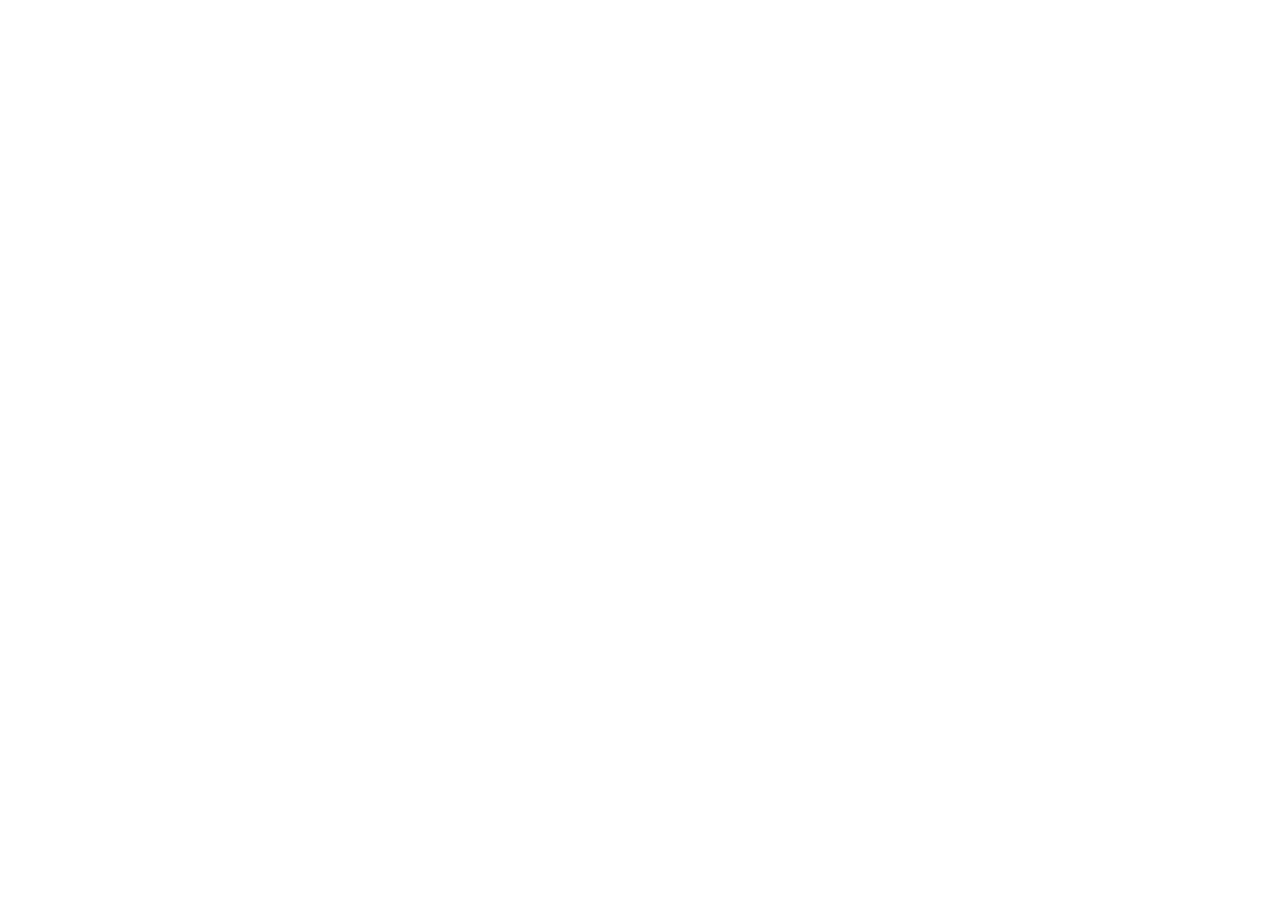
==== contact.html @ 96b7a9d9 "Init : création du dépôt, arborescence des fichiers et structure HTML de base" ====
<!DOCTYPE html>
<html lang="fr">
<head>
    <meta charset="UTF-8">
    <meta name="viewport" content="width=device-width, initial-scale=1.0">
    <title>Contact&Inscription_AfriConnectSummit</title>
    <link rel="stylesheet" href="css/style.css">
</head>
<body>
    <script src="js/main.js"></script>
</body>
</html>
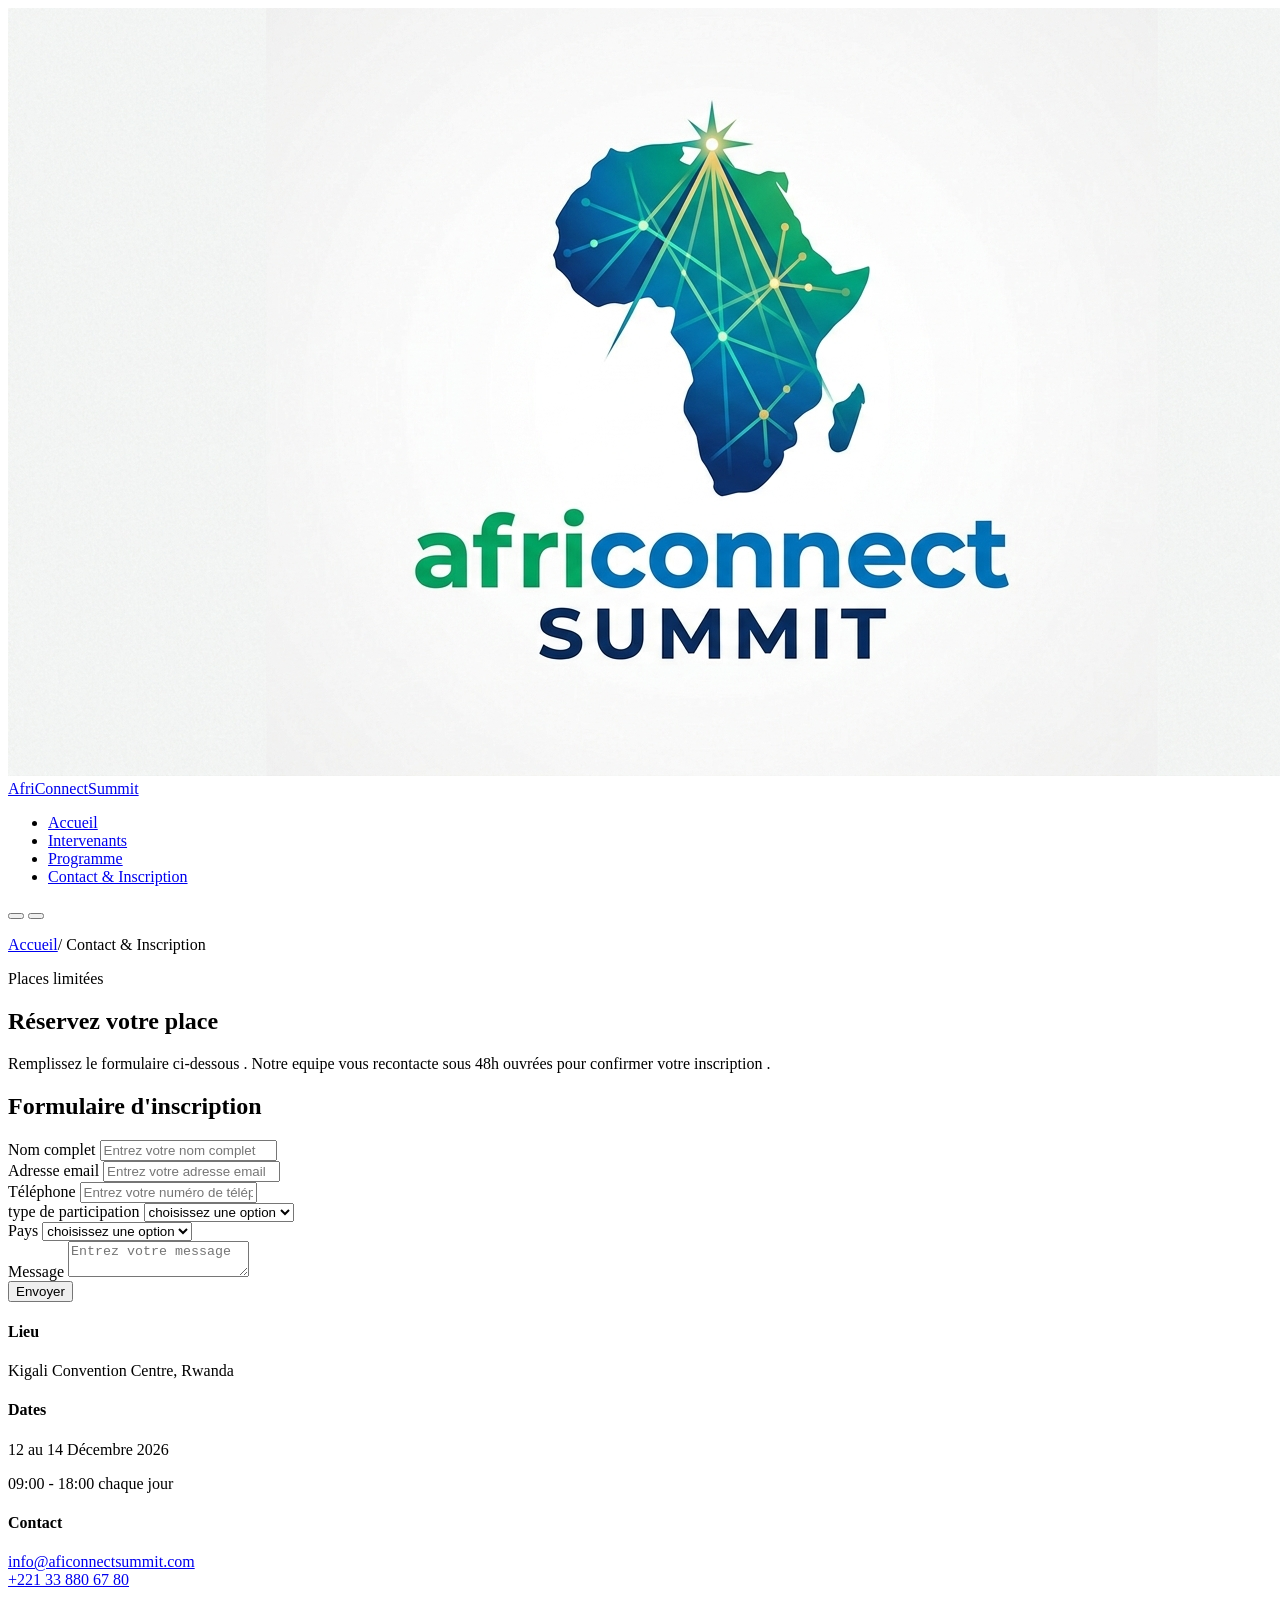
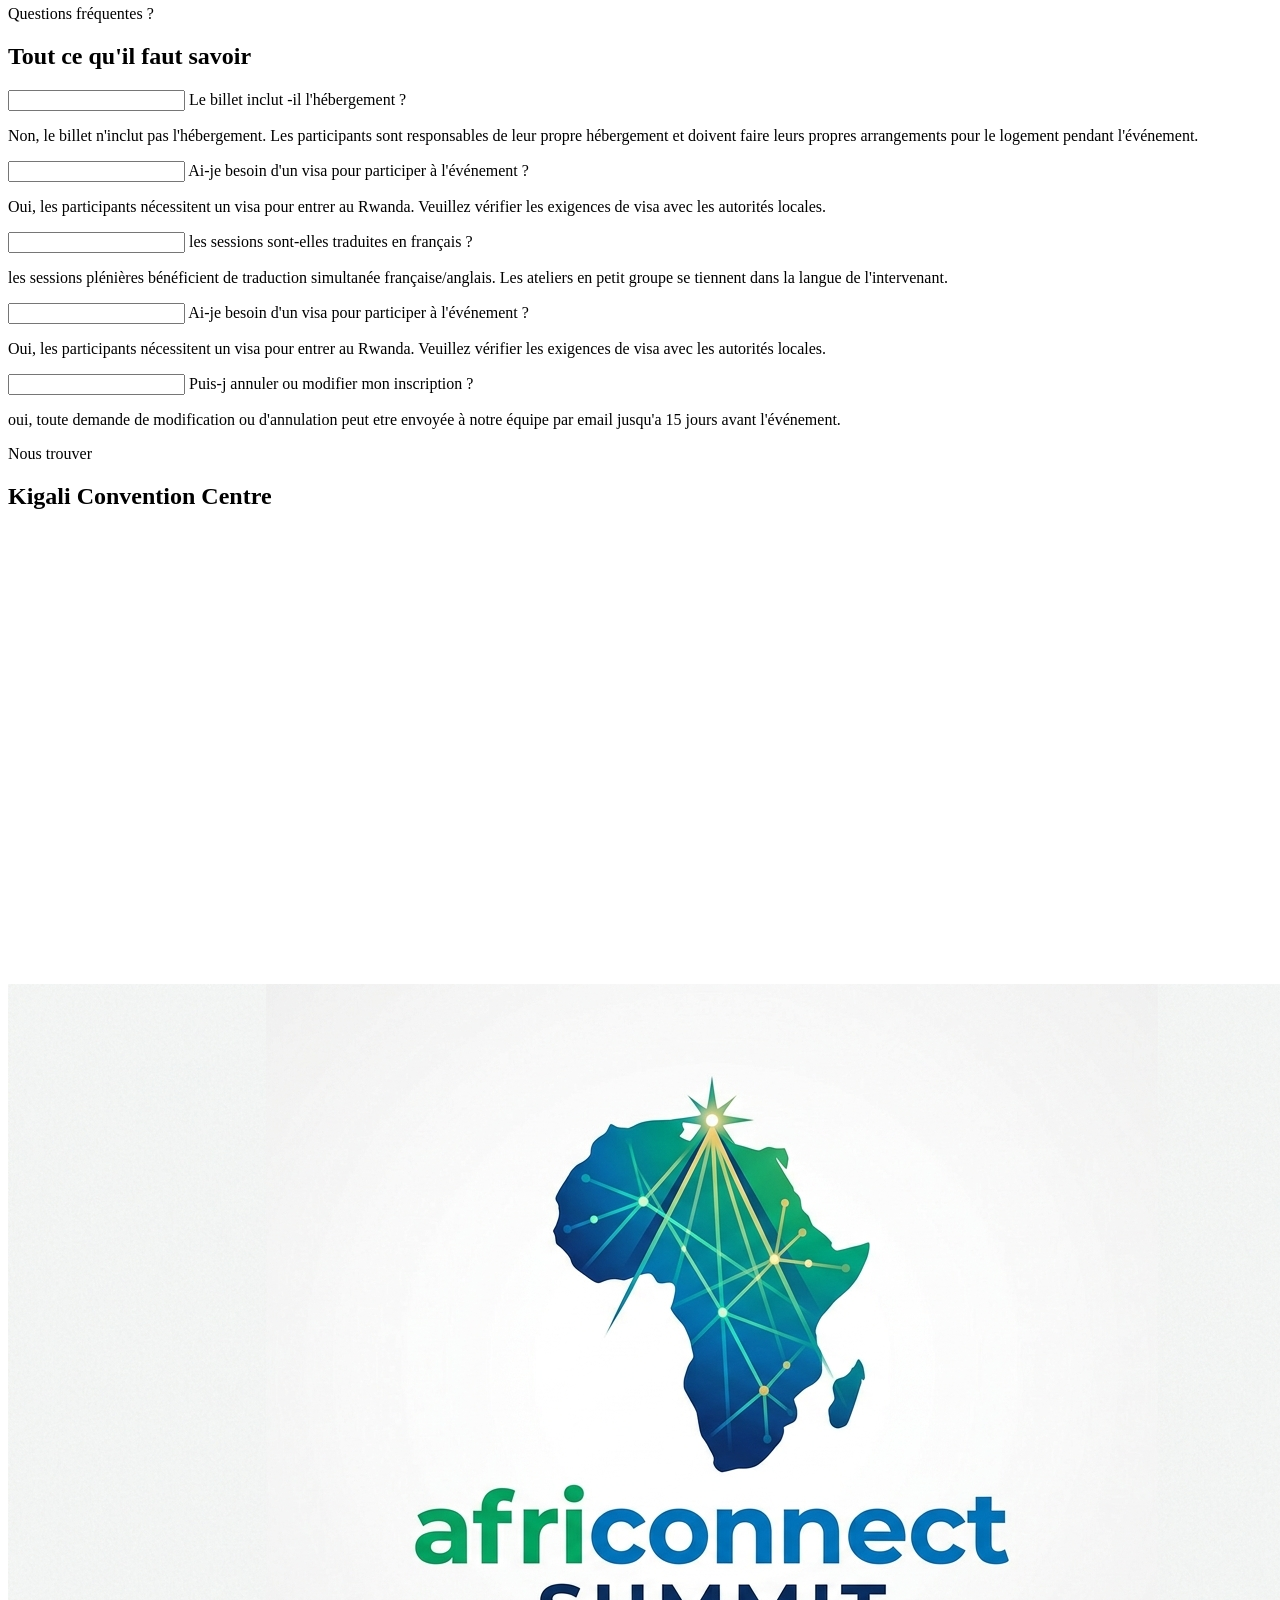
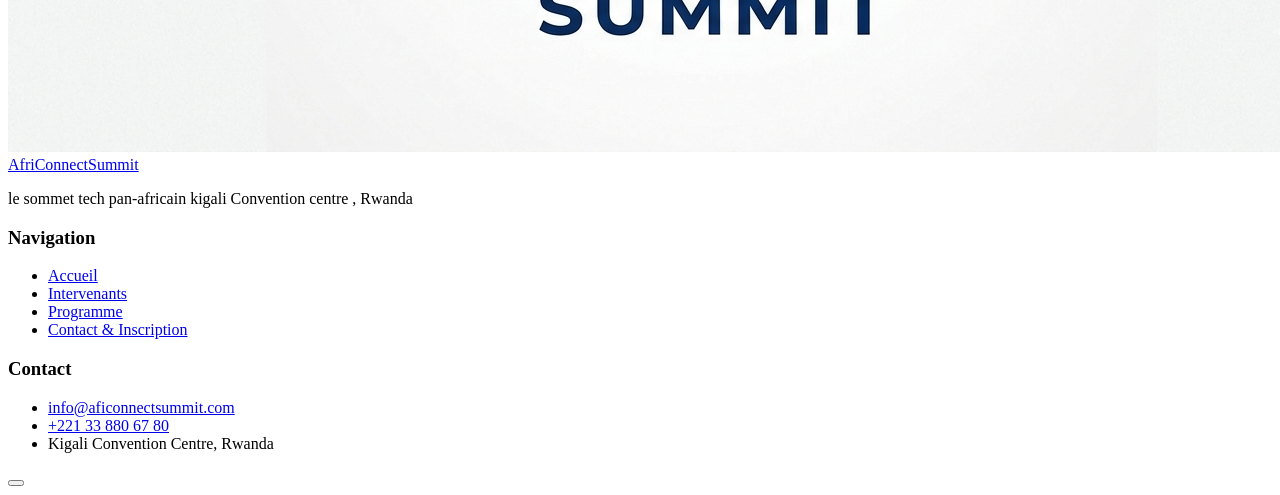
==== commit 71538b81: ": HTML : structure complète des 5 pages avec sections et contenu texte" ====
--- a/contact.html
+++ b/contact.html
@@ -1,12 +1,249 @@
 <!DOCTYPE html>
 <html lang="fr">
+
 <head>
     <meta charset="UTF-8">
     <meta name="viewport" content="width=device-width, initial-scale=1.0">
     <title>Contact&Inscription_AfriConnectSummit</title>
     <link rel="stylesheet" href="css/style.css">
 </head>
+
 <body>
+    <header>
+        <nav>
+            <a href="#"><img src="images/logo.png" alt="">AfriConnectSummit</a>
+            <div>
+                <ul>
+                    <li><a href="index.html">Accueil</a></li>
+                    <li><a href="intervenants.html">Intervenants</a></li>
+                    <li><a href="programme.html">Programme</a></li>
+                    <li><a href="contact.html">Contact & Inscription</a></li>
+                </ul>
+                <div>
+                    <button>
+                        <i class="bi bi-sun"></i>
+                        <i class="bi bi-moon"></i>
+                    </button>
+                    <button> <span></span><span></span><span></span></button>
+                </div>
+            </div>
+        </nav>
+    </header>
+    <!-- HERO INTERNE  -->
+    <section>
+        <div>
+            <p> <a href="index.html">Accueil</a><span>/</span> <span>Contact & Inscription</span></p>
+            <p> <i></i> Places limitées</p>
+            <h1>Réservez votre place</h1>
+            <p>Remplissez le formulaire ci-dessous . Notre equipe vous recontacte sous 48h ouvrées pour confirmer votre
+                inscription .</p>
+        </div>
+    </section>
+    <!-- FORMULAIRE D'INSCRIPTION -->
+    <section>
+        <div>
+            <div>
+                <h2>Formulaire d'inscription</h2>
+                <div>
+                    <form action="">
+                        <div>
+                            <div>
+                                <label for="nom">Nom complet</label>
+                                <input type="text" name="nom" id="nom" placeholder="Entrez votre nom complet">
+                                <span></span>
+                            </div>
+                        </div>
+                        <div>
+                            <div>
+                                <label for="email">Adresse email</label>
+                                <input type="email" name="email" id="email" placeholder="Entrez votre adresse email">
+                                <span></span>
+                            </div>
+
+                            <div>
+                                <label for="telephone">Téléphone</label>
+                                <input type="tel" name="telephone" id="telephone"
+                                    placeholder="Entrez votre numéro de téléphone">
+                                <span></span>
+                            </div>
+                        </div>
+                        <div>
+                            <div>
+                                <label for="pays">type de participation </label>
+                                <select name="" id="">
+                                    <option value="">choisissez une option</option>
+                                    <option value="visiteur">visiteur</option>
+                                    <option value="exposant">exposant</option>
+                                    <option value="intervenant">Intervenant</option>
+                                    <option value="presse">Presse</option>
+                                    <option value="partenaire">Partenaire</option>
+                                </select>
+                                <span></span>
+                            </div>
+                            <div>
+                                <label for="pays">Pays</label>
+                                <select name="pays" id="pays">
+                                    <option value="">choisissez une option</option>
+                                    <option value="sénégal">Sénégal</option>
+                                    <option value="cameroun">Cameroun</option>
+                                    <option value="rwanda">Rwanda</option>
+                                    <option value="kenya">Kenya</option>
+                                    <option value="ghana">Ghana</option>
+                                    <option value="nigeria">Nigeria</option>
+                                    <option value="togo">Togo</option>
+                                    <option value="côte d'ivoire">Côte d'ivoire</option>
+                                    <option value="maroc">Maroc</option>
+                                    <option value="tunisie">Tunisie</option>
+                                    <option value="benin">Benin</option>
+                                </select>
+                                <span></span>
+                            </div>
+                        </div>
+                        <div>
+                            <div>
+                                <label for="message">Message</label>
+                                <textarea name="message" id="message" placeholder="Entrez votre message"></textarea>
+                                <span></span>
+                            </div>
+                        </div>
+                        <button type="submit">Envoyer</button>
+
+                    </form>
+                </div>
+                <!-- NOS CONTACTS -->
+                <div>
+                    <div>
+                        <h4>Lieu</h4>
+                        <p>Kigali Convention Centre, Rwanda</p>
+                    </div>
+                    <div>
+                        <h4>Dates</h4>
+                        <p>12 au 14 Décembre 2026</p>
+                        <P>09:00 - 18:00 chaque jour</P>
+                    </div>
+                    <div>
+                        <h4>Contact</h4>
+                        <p><a href="mailto:info@aficonnectsummit.com">info@aficonnectsummit.com</a> <br> <a
+                                href="tel:+221 33 880 67 80">+221 33 880 67 80</a></p>
+                    </div>
+                </div>
+            </div>
+        </div>
+    </section>
+    <!-- FAQ EN ACCORDÉON CSS PUR -->
+    <section>
+        <div>
+            <div>
+                <p>Questions fréquentes ?</p>
+                <h2>Tout ce qu'il faut savoir</h2>
+            </div>
+            <div>
+                <div>
+                    <input type="text">
+                    <label for=""> <span> Le billet inclut -il l'hébergement ?</span> <i class="bi bi-chevron-compact-down"></i></label>
+                    <div>
+                        <div>
+                            <p>Non, le billet n'inclut pas l'hébergement. Les participants sont responsables de leur
+                                propre hébergement et doivent faire leurs propres arrangements pour le logement pendant
+                                l'événement.</p>
+                        </div>
+                    </div>
+                </div>
+                <div>
+                    <input type="text">
+                    <label for=""> <span> Ai-je besoin d'un visa pour participer à l'événement ?</span> <i class="bi bi-chevron-compact-down"></i></label>
+                    <div>
+                        <div>
+                            <p>Oui, les participants nécessitent un visa pour entrer au Rwanda. Veuillez vérifier les
+                                exigences de visa avec les autorités locales.</p>
+                        </div>
+                    </div>
+                </div>
+                <div>
+                    <input type="text">
+                    <label for="">les sessions sont-elles traduites en français ? <i class="bi bi-chevron-compact-down"></i></label>
+                    <div>
+                        <div>
+                            <p>les sessions plénières bénéficient de traduction simultanée française/anglais. Les
+                                ateliers en petit groupe se tiennent dans la langue de l'intervenant.</p>
+                        </div>
+                    </div>
+                    <input type="text">
+                    <label for=""> <span> Ai-je besoin d'un visa pour participer à l'événement ?</span> <i class="bi bi-chevron-compact-down"></i></label>
+                    <div>
+                        <div>
+                            <p>Oui, les participants nécessitent un visa pour entrer au Rwanda. Veuillez vérifier les
+                                exigences de visa avec les autorités locales.</p>
+                        </div>
+                    </div>
+                </div>
+                <div>
+                    <input type="text">
+                    <label for=""> <span> Puis-j annuler ou modifier mon inscription ?</span> <i class="bi bi-chevron-compact-down"></i></label>
+                    <div>
+                        <div>
+                            <p>oui, toute demande de modification ou d'annulation peut etre envoyée à notre équipe par
+                                email jusqu'a 15 jours avant l'événement.</p>
+                        </div>
+                    </div>
+
+                </div>
+            </div>
+        </div>
+    </section>
+    <!-- CARTE GOOGLE MAP -->
+     <section>
+        <div>
+            <div>
+                <p>Nous trouver</p>
+                <h2>Kigali Convention Centre</h2>
+            </div>
+            <div>
+                
+                    <iframe src="https://www.google.com/maps/embed?pb=!1m18!1m12!1m3!1d255201.3982834241!2d30.061885078741508!3d-1.944072675905983!2m3!1f0!2f0!3f0!3m2!1i1024!2i768!4f13.1!3m3!1m2!1s0x19dca4258ed8e797%3A0xf32b36a5411d0bc8!2sKigali%2C%20Rwanda!5e0!3m2!1sfr!2ssn!4v1783985681547!5m2!1sfr!2ssn" width="600" height="450" style="border:0;" allowfullscreen="" loading="lazy" referrerpolicy="strict-origin-when-cross-origin"></iframe>
+            </div>
+        </div>
+     </section>
+    <footer>
+        <div>
+            <div>
+                <div>
+                    <a href="#"><img src="images/logo.png" alt="">AfriConnectSummit</a>
+                    <p>le sommet tech pan-africain kigali Convention centre , Rwanda</p>
+                    <div>
+                        <a href="#"><i class="bi bi-snapchat"></i></a>
+                        <a href="#"><i class="bi bi-facebook"></i></a>
+                        <a href="#"><i class="bi bi-twitter"></i></a>
+                        <a href="#"><i class="bi bi-linkedin"></i></a>
+                    </div>
+                </div>
+                <div>
+                    <h3>Navigation</h3>
+                    <ul>
+                        <li><a href="index.html">Accueil</a></li>
+                        <li><a href="intervenants.html">Intervenants</a></li>
+                        <li><a href="programme.html">Programme</a></li>
+                        <li><a href="contact.html">Contact & Inscription</a></li>
+                    </ul>
+                </div>
+                <div>
+                    <h3>Contact</h3>
+                    <ul>
+                        <li><i class="bi bi-envelope-at-fill"></i> <a href="mailto:info@aficonnectsummit.com">info@aficonnectsummit.com</a></li>
+                        <li><i class="bi bi-telephone"></i>
+                         <a href="tel:+221 33 880 67 80">+221 33 880 67 80</a></li>
+                        <li>Kigali Convention Centre, Rwanda</li>
+                    </ul>
+                </div>
+            </div>
+            <div>
+                <p> </p>
+            </div>
+        </div>
+    </footer>
+
+    <button><i></i></button>
     <script src="js/main.js"></script>
 </body>
+
 </html>
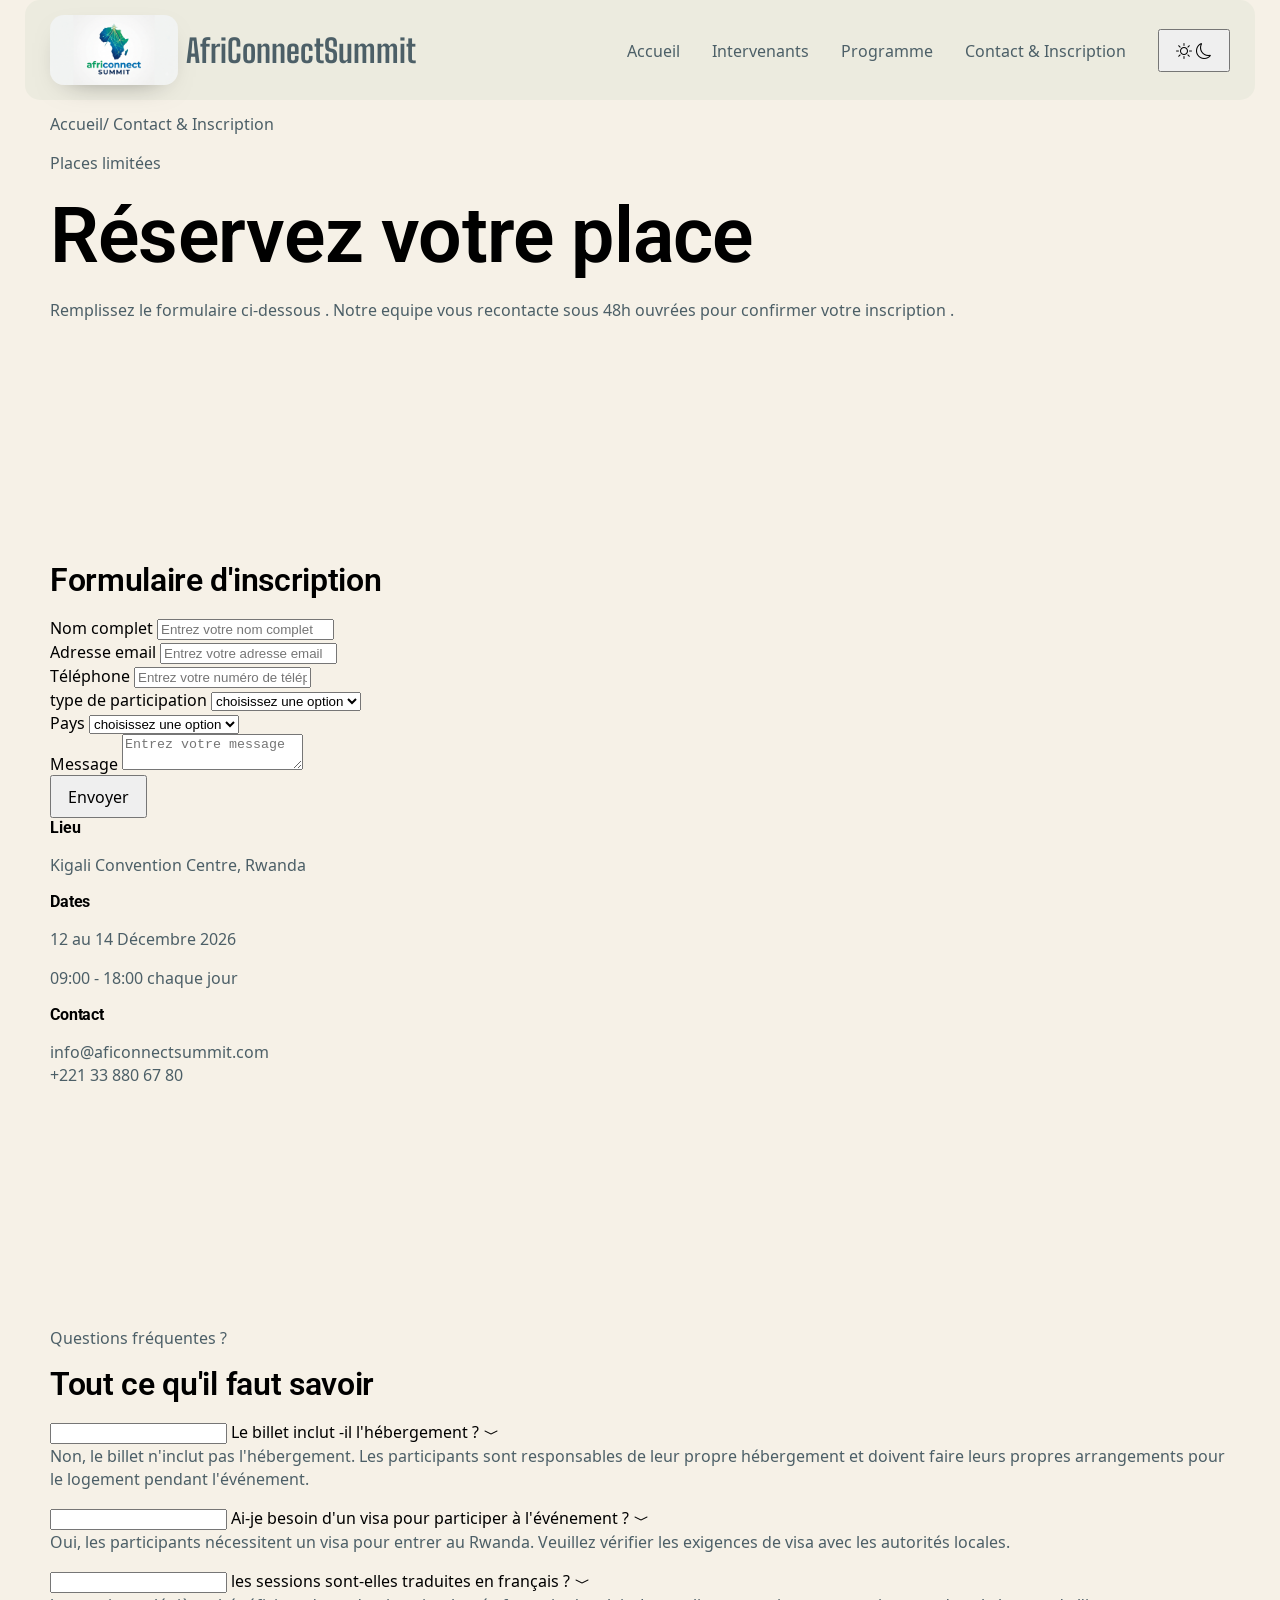
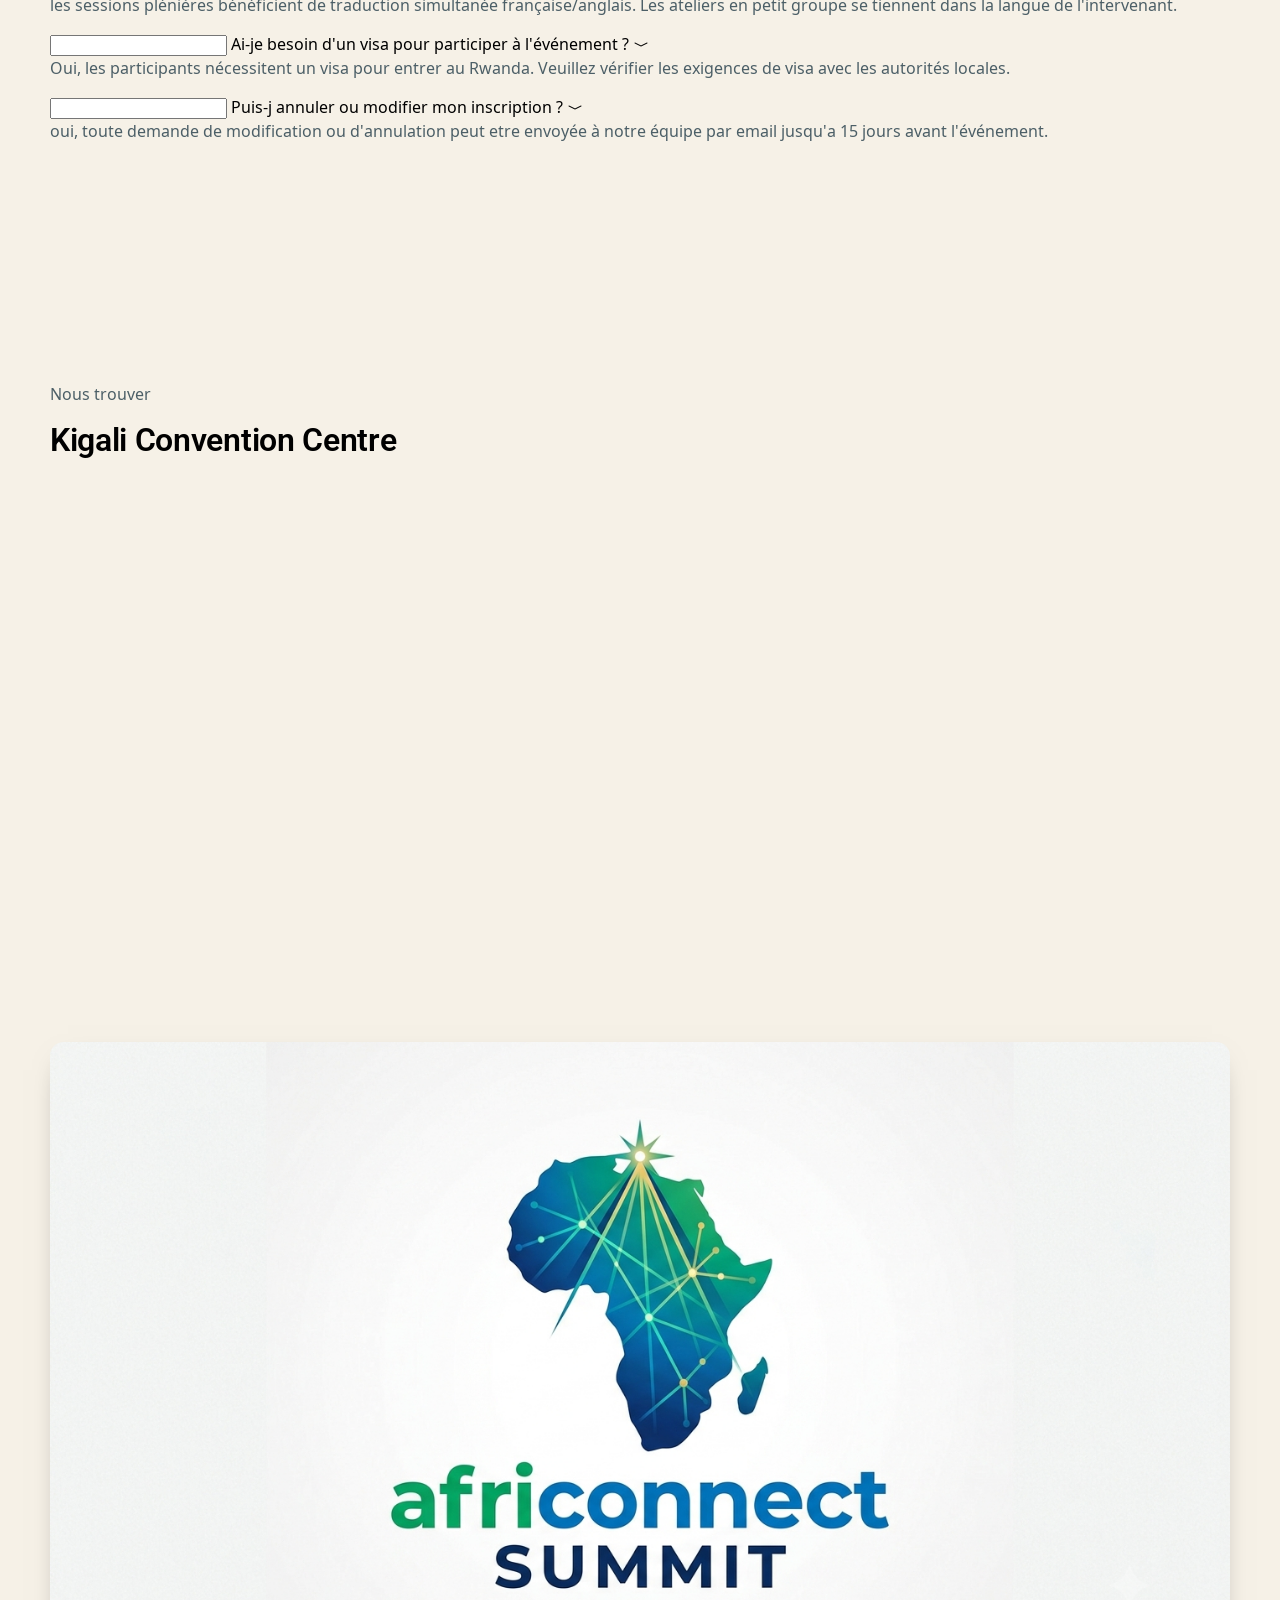
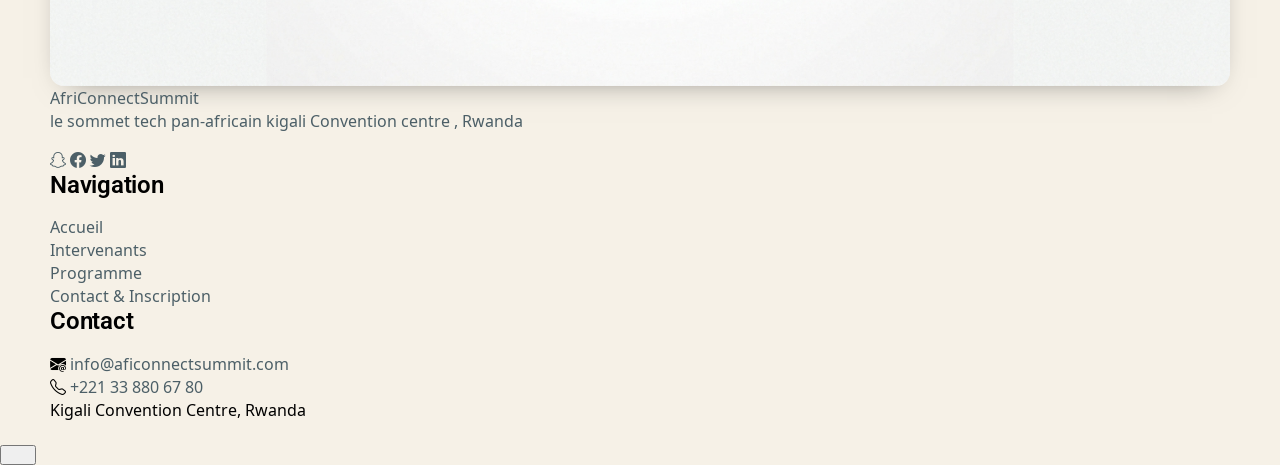
==== commit 6a5ee363: "CSS : variables, typographie, layout général ,styles de base et sections hero  effets hover" ====
--- a/contact.html
+++ b/contact.html
@@ -10,8 +10,9 @@
 
 <body>
     <header>
-        <nav>
-            <a href="#"><img src="images/logo.png" alt="">AfriConnectSummit</a>
+        <nav class="navbar">
+             <div class="container">
+            <a href="#" class="logo"><img src="images/logo.png" alt="">AfriConnectSummit</a>
             <div>
                 <ul>
                     <li><a href="index.html">Accueil</a></li>
@@ -19,19 +20,20 @@
                     <li><a href="programme.html">Programme</a></li>
                     <li><a href="contact.html">Contact & Inscription</a></li>
                 </ul>
-                <div>
-                    <button>
-                        <i class="bi bi-sun"></i>
+                <div class="nav-tools">
+                    <button class="theme-toggle">
+                        <i class="bi bi-sun" ></i>
                         <i class="bi bi-moon"></i>
                     </button>
-                    <button> <span></span><span></span><span></span></button>
-                </div>
+                    <button class="navbar-toggoler"> <span></span><span></span><span></span></button>
+                </div>
+            </div>
             </div>
         </nav>
     </header>
     <!-- HERO INTERNE  -->
     <section>
-        <div>
+        <div class="container">
             <p> <a href="index.html">Accueil</a><span>/</span> <span>Contact & Inscription</span></p>
             <p> <i></i> Places limitées</p>
             <h1>Réservez votre place</h1>
@@ -41,7 +43,7 @@
     </section>
     <!-- FORMULAIRE D'INSCRIPTION -->
     <section>
-        <div>
+        <div class="container">
             <div>
                 <h2>Formulaire d'inscription</h2>
                 <div>
@@ -132,7 +134,7 @@
     </section>
     <!-- FAQ EN ACCORDÉON CSS PUR -->
     <section>
-        <div>
+        <div class="container">
             <div>
                 <p>Questions fréquentes ?</p>
                 <h2>Tout ce qu'il faut savoir</h2>
@@ -193,7 +195,7 @@
     </section>
     <!-- CARTE GOOGLE MAP -->
      <section>
-        <div>
+        <div class="container">
             <div>
                 <p>Nous trouver</p>
                 <h2>Kigali Convention Centre</h2>
@@ -205,7 +207,7 @@
         </div>
      </section>
     <footer>
-        <div>
+        <div class="container">
             <div>
                 <div>
                     <a href="#"><img src="images/logo.png" alt="">AfriConnectSummit</a>
--- a/css/style.css
+++ b/css/style.css
@@ -0,0 +1,475 @@
+@import url("https://cdn.jsdelivr.net/npm/bootstrap-icons@1.13.1/font/bootstrap-icons.min.css");
+@import url('https://fonts.googleapis.com/css2?family=Noto+Sans+Chakma&display=swap');
+@import url('https://fonts.googleapis.com/css2?family=Roboto:ital,wght@0,100..900;1,100..900&display=swap');
+@import url('https://fonts.googleapis.com/css2?family=Big+Shoulders:opsz,wght@10..72,100..900&display=swap');
+
+/* les variables */
+:root {
+  --primary-color: #F6F1E7;
+  --secondary-color: #ffd60a;
+  --colors: #ecebdf;
+  --tair-color: #2FBF9F;
+  --secondary-text: #4C5F67;
+  --bouton-color: #0065bd;
+  --color-sombre: rgba(13, 4, 56, 0.867);
+  --success-color: #2fe805;
+  --error-color: #e80505;
+  --dark-color: #000000;
+  --background-color: #001e3e;
+  --white-color: #FFFFFF;
+  --info-color: #f7f7f7;
+  --font-family-h1: 'Roboto', sans-serif;
+  --font-family-h2: 'Big Shoulders', cursive;
+  --font-family-text: 'Noto Sans Chakma', sans-serif;
+  --font-size-h1: 2.5rem;
+  --font-size-h2: 2rem;
+  --font-size-text: 16px;
+  --radius-sm: 6px;
+  --radius-md: 14px;
+  --radius-lg: 28px;
+  --shadow-soft: 0px 20px 60px -25px rgba(0, 0, 0, 0.6);
+  --shadow-card: 0px 10px 30px -18px rgba(0, 0, 0, 0.55);
+  --space-xs: 0.5rem;
+  --space-sm: 1rem;
+  --space-md: 2rem;
+  --space-lg: 4rem;
+  --space-xl: 7rem;
+  --container-width: 1180px;
+  --ease: cubic-bezier(0.22, 1, 0.36, 1);
+  --t: 0.2s;
+  --t1: 0.4s;
+}
+
+body {
+  font-family: var(--font-family-text);
+  font-size: var(--font-size-text);
+  color: var(--dark-color);
+  background-color: var(--primary-color);
+  margin: 0;
+  padding: 0;
+  transition: background var(--t) var(--ease), color var(--t1) var(--ease);
+  overflow-x: hidden;
+}
+
+h1,
+h2,
+h3,
+h4 {
+  font-family: var(--font-family-h1);
+  line-height: 1.2;
+  margin: 0 0 var(--space-sm);
+  letter-spacing: -0.01em;
+}
+
+
+
+h1 {
+  font-size: clamp(2.6rem, 6vw, 5rem);
+  font-weight: 600;
+}
+
+h2 {
+  font-size: var(--font-size-h2);
+  font-weight: 600;
+}
+
+h3 {
+  font-size: 1.5rem;
+  font-weight: 600;
+}
+
+p {
+  margin: 0 0 var(--space-sm);
+  color: var(--secondary-text);
+
+}
+
+a {
+  color: var(--secondary-text);
+  text-decoration: none;
+  transition: color var(--t) var(--ease);
+}
+
+ul {
+  list-style: none;
+  padding: 0;
+  margin: 0;
+}
+
+img {
+  max-width: 100%;
+  display: block;
+  border-radius: var(--radius-md);
+  box-shadow: var(--shadow-card);
+}
+
+button {
+  font-family: inherit;
+  font-size: var(--font-size-text);
+  padding: var(--space-xs) var(--space-sm);
+  cursor: pointer;
+}
+
+.container {
+  width: 100%;
+  max-width: var(--container-width);
+  margin: 0 auto;
+  padding: 0 var(--space-sm);
+}
+
+section {
+  padding: var(--space-xl) 0;
+  position: relative;
+}
+
+.navbar {
+  position: fixed;
+  top: 0;
+  left: 0;
+  right: 0;
+  z-index: 500;
+  padding: 0;
+  background: transparent;
+}
+
+.navbar .container {
+  display: flex;
+  justify-content: space-between;
+  align-items: center;
+  gap: var(--space-sm);
+  background-color: var(--colors);
+  min-height: 100px;
+  padding: 0 25px;
+  border-radius: 15px;
+  
+}
+
+.navbar .logo {
+  display: flex;
+  align-items: center;
+  gap: var(--space-xs);
+  font-family: var(--font-family-h2);
+  font-size: var(--font-size-h2);
+  font-weight: 600;
+  color: var(--secondary-text);
+  transition: transform var(--t) var(--ease);
+
+}
+
+.navbar .logo:hover {
+  transform: scale(1.05);
+}
+
+.navbar .logo img {
+  width: auto;
+  height: 70px;
+}
+
+
+.navbar>.container>div {
+  display: flex;
+  align-items: center;
+  gap: var(--space-md);
+}
+
+.navbar ul {
+  display: flex;
+  align-items: center;
+  gap: 2rem;
+}
+
+.navbar ul a {
+  font-size: var(--font-size-text);
+  font-weight: 500;
+  position: relative;
+  padding: var(--space-xs) 0;
+  transition: color var(--t) var(--ease);
+}
+
+.navbar ul a:hover,
+.navbar ul a.active {
+  color: var(--bouton-color);
+}
+
+.navbar ul a.active::after {
+  content: '';
+  position: absolute;
+  left: 0;
+  bottom: -2px;
+  height: 2px;
+  background-color: linear-gradient(90deg, var(--primary-color), var(--secondary-color));
+  ;
+}
+
+.nav-tools {
+  display: flex;
+  align-items: center;
+  gap: .9rem;
+}
+
+.navbar-toggoler {
+  display: none;
+  width: 42px;
+  height: 42px;
+  border-radius: 50%;
+  border: 1px solid var(--secondary-text);
+  background: var(--white-color);
+  flex-direction: column;
+  align-items: center;
+  justify-content: center;
+  gap: 4px;
+}
+
+.navbar-toggoler span {
+  width: 18px;
+  height: 2px;
+  background: var(--info-color);
+  transition: transform var(--t) var(--ease), opacity var(--t) var(--ease);
+  ;
+}
+
+.navbar-toggoler.open span:nth-child(1) {
+  transform: translateY(6px) rotate(45deg);
+}
+
+.navbar-toggoler.open span:nth-child(2) {
+  opacity: 0;
+}
+
+.navbar-toggoler.open span:nth-child(3) {
+  transform: translateY(-6px) rotate(-45deg);
+}
+
+
+.hero {
+  min-height: 100vh;
+  display: flex;
+  align-items: center;
+  padding-top: 7rem;
+  position: relative;
+  overflow: hidden;
+  background:
+    radial-gradient(ellipse 60% 50% at 85% 15%, color-mix(in srgb, var(--tair-color) 22%, transparent), transparent 70%),
+    radial-gradient(ellipse 55% 45% at 10% 90%, color-mix(in srgb, var(--secondary-color) 18%, transparent), transparent 70%),
+    var(--primary-color);
+}
+
+.hero .container {
+  display: grid;
+  grid-template-columns: 1.1fr 0.9fr;
+  gap: var(--space-lg);
+  align-items: start;
+}
+
+.hero-text h1 {
+  margin-bottom: var(--space-sm);
+  max-width: 13ch;
+}
+
+.eyebrow {
+  font-family: var(--font-family-text);
+  font-size: 0.7rem;
+  letter-spacing: 0.14em;
+  text-transform: uppercase;
+  color: var(--secondary-color);
+  display: inline-flex;
+  align-items: center;
+  gap: 0.5em;
+  margin-bottom: var(--space-xs);
+
+}
+
+.para {
+  font-size: var(--space-sm);
+  max-width: 56ch;
+}
+
+.hero-text .para {
+  font-size: 1.15rem;
+  max-width: 46ch;
+}
+
+.hero-meta {
+  display: flex;
+  flex-wrap: wrap;
+  gap: 1.4rem;
+  font-family: var(--font-family-text);
+  font-size: 0.8rem;
+  color: var(--secondary-text);
+  margin-bottom: var(--space-md);
+}
+
+.hero-meta span {
+  display: flex;
+  align-items: center;
+  gap: .5em;
+}
+
+.hero-meta i {
+  color: var(--secondary-color);
+}
+
+.hero-cta {
+  display: flex;
+  gap: 2rem;
+  flex-wrap: wrap;
+}
+
+.btn {
+  display: inline-flex;
+  align-items: center;
+  justify-content: center;
+  gap: 0.5em;
+  padding: 0.85rem 1.6rem;
+  border-radius: 100px;
+  font-weight: 600;
+  font-size: 0.92rem;
+  border: 1px solid transparent;
+  transition: transform var(--t1) var(--ease), box-shadow var(--t1) var(--ease), background var(--t-fast) var(--ease), color var(--t1) var(--ease);
+  white-space: nowrap;
+}
+
+.btn-primary {
+  background: linear-gradient(120deg, var(--secondary-color), var(--tair-color));
+  color: var(--secondary-text);
+}
+
+.btn-primary:hover {
+  transform: translateY(-2px);
+  box-shadow: 0 14px 30px -12px rgba(232, 169, 58, 0.55);
+}
+
+.btn-ghost {
+  background: transparent;
+  border-color: var(--dark-color);
+  color: var(--secondary-text);
+}
+
+.btn-ghost:hover {
+  border-color: var(--dark-color);
+  color: var(--dark-color);
+  transform: translateY(-2px);
+}
+
+
+.btn:disabled {
+  opacity: 0.6;
+  cursor: not-allowed;
+  transform: none;
+}
+
+.btn-block {
+  width: 85%;
+}
+
+@keyframes fadeUp {
+  from {
+    opacity: 0;
+    transform: translateY(26px);
+  }
+
+  to {
+    opacity: 1;
+    transform: translateY(0);
+  }
+}
+
+.ticket {
+  background: var(--white-color);
+  border-radius: var(--radius-lg);
+  box-shadow: var(--shadow-soft);
+  border: 1px solid rgba(20, 35, 43, 0.12);
+  overflow: hidden;
+  animation: fadeUp 0.9s var(--ease) 0.15s both;
+  position: relative;
+  margin-top: 3.5rem;
+}
+
+.ticket-top {
+  padding: 1.8rem 1.8rem 1.4rem;
+}
+
+.ticket-top .eyebrow {
+  margin-bottom: .9rem;
+}
+
+.ticket-route {
+  display: flex;
+  align-items: center;
+  justify-content: space-between;
+  font-family: var(--font-family-text);
+}
+
+.ticket-route .city {
+  font-size: 1.5rem;
+  font-family: var(--font-family-text);
+  font-weight: 600;
+}
+
+.ticket-route .city small {
+  display: block;
+  font-family: var(--font-family-h2);
+  font-size: .68rem;
+  color: var(--secondary-text);
+  font-weight: 400;
+  margin-top: .2rem;
+}
+
+
+.ticket-perf {
+  position: relative;
+  height: 0;
+  border-top: 2px dashed rgba(20, 35, 43, 0.12);
+  margin: 0 0;
+}
+
+.ticket-perf::before,
+.ticket-perf::after {
+  content: "";
+  position: absolute;
+  top: -11px;
+  width: 22px;
+  height: 22px;
+  border-radius: 50%;
+  background: var(--primary-color);
+
+}
+
+.ticket-perf::before {
+  left: -11px;
+}
+
+.ticket-perf::after {
+  left: -11px;
+}
+
+.ticket-count {
+  padding: 1.5rem 1.8rem;
+  display: grid;
+  grid-template-columns: repeat(4, 1fr);
+  gap: var(--space-xs);
+}
+
+.ticket-count .cd-block {
+  text-align: center;
+
+}
+
+.ticket-count .cd-num {
+  font-family: var(--font-family-h2);
+  font-size: clamp(1.5rem, 3vw, 2.1rem);
+  font-weight: 700;
+  color: var(--secondary-color);
+  font-variant-numeric: tabular-nums;
+}
+
+.ticket-count .cd-label {
+  font-size: .68rem;
+  text-transform: uppercase;
+  letter-spacing: 0.08em;
+  color: var(--secondary-text);
+}
+
+.ticket-bottom {
+  padding: 0 1.8rem 1.8rem;
+}
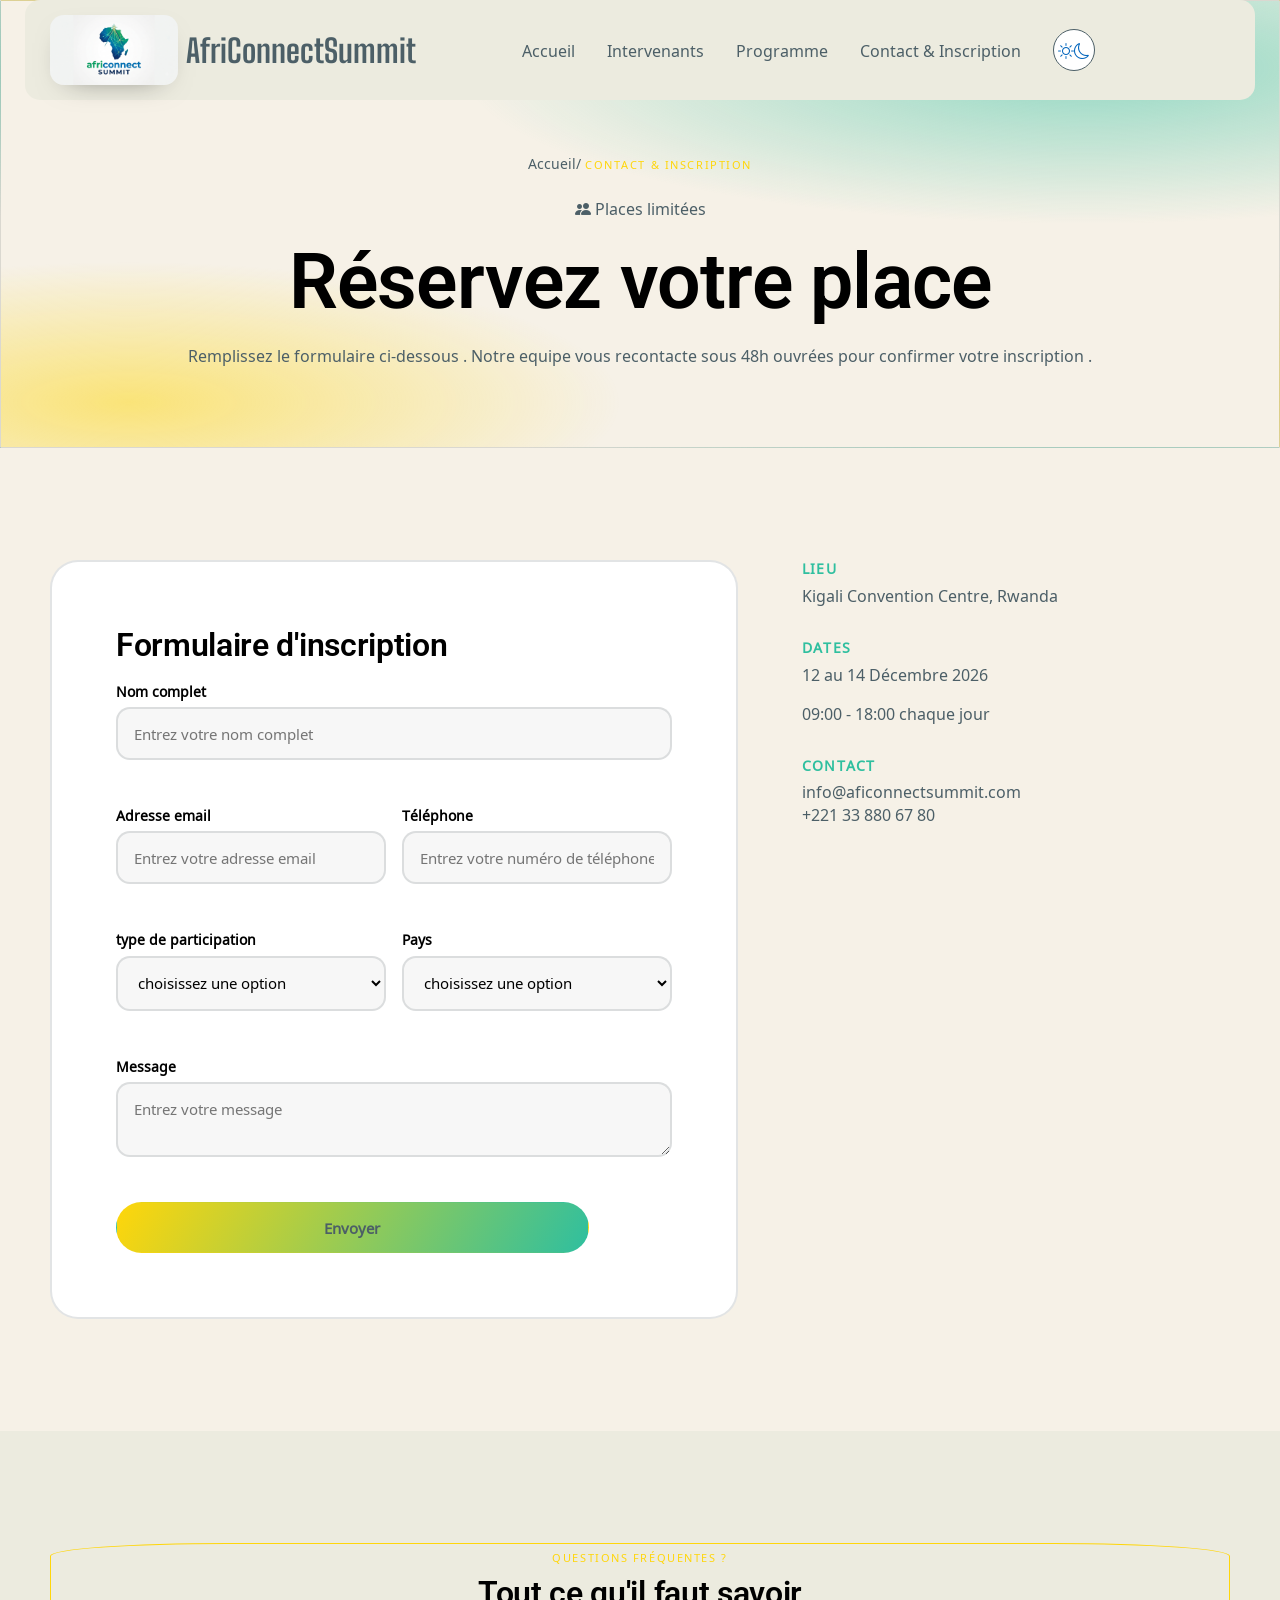
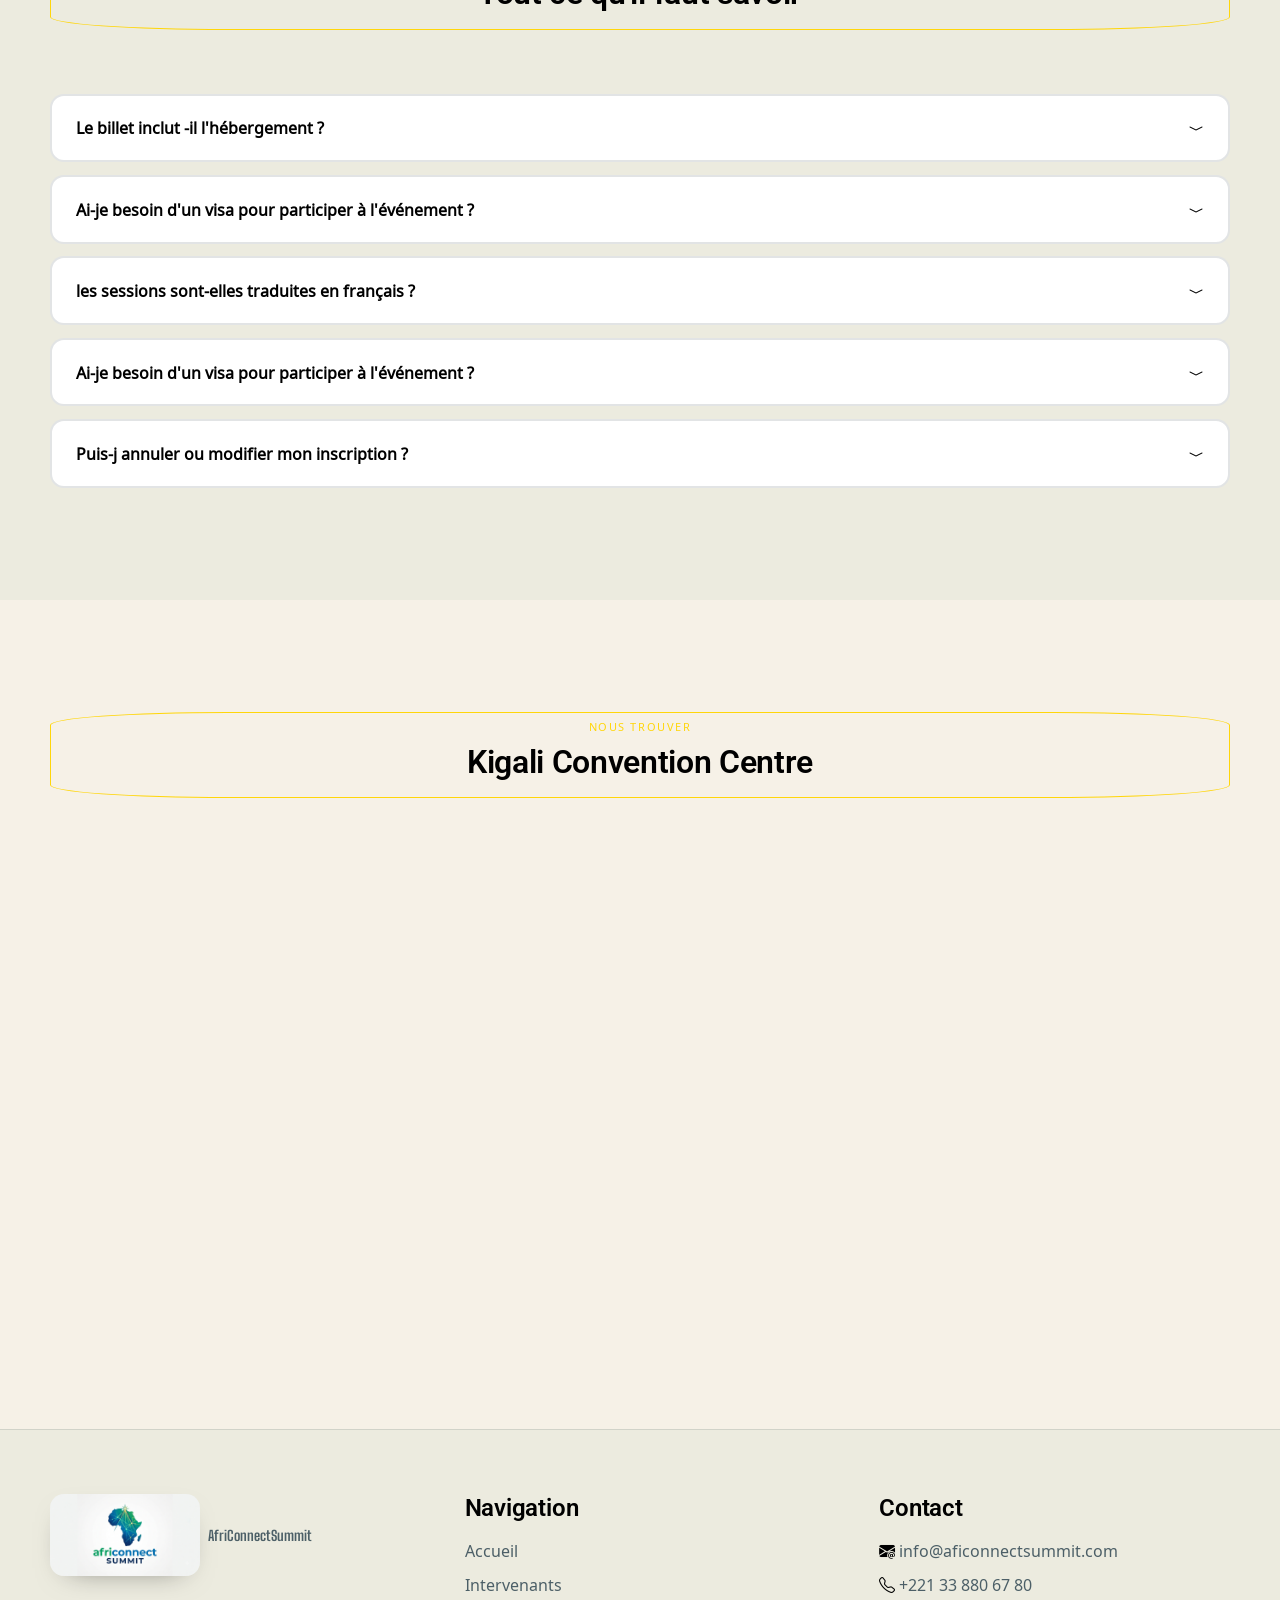
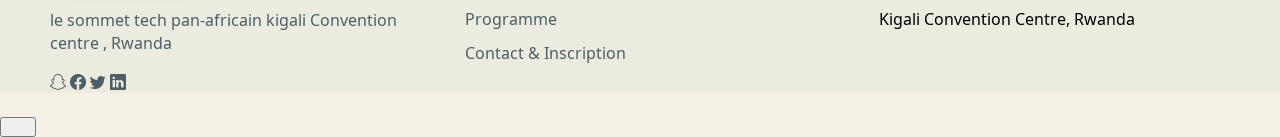
==== commit 5e07aad5: "css complete ,bento Grid responsive design mobile et tablette , media queries" ====
--- a/contact.html
+++ b/contact.html
@@ -9,181 +9,193 @@
 </head>
 
 <body>
-    <header>
+    <header class="">
         <nav class="navbar">
-             <div class="container">
-            <a href="#" class="logo"><img src="images/logo.png" alt="">AfriConnectSummit</a>
-            <div>
-                <ul>
-                    <li><a href="index.html">Accueil</a></li>
-                    <li><a href="intervenants.html">Intervenants</a></li>
-                    <li><a href="programme.html">Programme</a></li>
-                    <li><a href="contact.html">Contact & Inscription</a></li>
-                </ul>
-                <div class="nav-tools">
-                    <button class="theme-toggle">
-                        <i class="bi bi-sun" ></i>
-                        <i class="bi bi-moon"></i>
-                    </button>
-                    <button class="navbar-toggoler"> <span></span><span></span><span></span></button>
-                </div>
-            </div>
+            <div class="container">
+                <a href="#" class="logo"><img src="images/logo.png" alt="">AfriConnectSummit</a>
+                <div>
+                    <ul >
+                        <li><a href="index.html">Accueil</a></li>
+                        <li><a href="intervenants.html">Intervenants</a></li>
+                        <li><a href="programme.html">Programme</a></li>
+                        <li><a href="contact.html">Contact & Inscription</a></li>
+                    </ul>
+                    <div class="nav-tools">
+                        <button class="theme-toggle">
+                            <i class="bi bi-sun"></i>
+                            <i class="bi bi-moon"></i>
+                        </button>
+                        <button class="navbar-toggoler"> <span></span><span></span><span></span></button>
+                    </div>
+                </div>
             </div>
         </nav>
     </header>
     <!-- HERO INTERNE  -->
-    <section>
-        <div class="container">
-            <p> <a href="index.html">Accueil</a><span>/</span> <span>Contact & Inscription</span></p>
-            <p> <i></i> Places limitées</p>
+    <section class="page-hero">
+        <div class="container">
+            <p class="ban"> <a href="index.html">Accueil</a><span class="sep">/</span> <span class="eyebrow">Contact &
+                    Inscription</span></p>
+            <p> <i class="bi bi-people-fill"></i> Places limitées</p>
             <h1>Réservez votre place</h1>
-            <p>Remplissez le formulaire ci-dessous . Notre equipe vous recontacte sous 48h ouvrées pour confirmer votre
+            <p class="DI">Remplissez le formulaire ci-dessous . Notre equipe vous recontacte sous 48h ouvrées pour
+                confirmer votre
                 inscription .</p>
         </div>
     </section>
     <!-- FORMULAIRE D'INSCRIPTION -->
     <section>
-        <div class="container">
-            <div>
+        <div class="container contact-layout">
+            <div class="contact-form">
                 <h2>Formulaire d'inscription</h2>
-                <div>
-                    <form action="">
-                        <div>
-                            <div>
-                                <label for="nom">Nom complet</label>
-                                <input type="text" name="nom" id="nom" placeholder="Entrez votre nom complet">
-                                <span></span>
-                            </div>
-                        </div>
-                        <div>
-                            <div>
-                                <label for="email">Adresse email</label>
-                                <input type="email" name="email" id="email" placeholder="Entrez votre adresse email">
-                                <span></span>
-                            </div>
-
-                            <div>
-                                <label for="telephone">Téléphone</label>
-                                <input type="tel" name="telephone" id="telephone"
-                                    placeholder="Entrez votre numéro de téléphone">
-                                <span></span>
-                            </div>
-                        </div>
-                        <div>
-                            <div>
-                                <label for="pays">type de participation </label>
-                                <select name="" id="">
-                                    <option value="">choisissez une option</option>
-                                    <option value="visiteur">visiteur</option>
-                                    <option value="exposant">exposant</option>
-                                    <option value="intervenant">Intervenant</option>
-                                    <option value="presse">Presse</option>
-                                    <option value="partenaire">Partenaire</option>
-                                </select>
-                                <span></span>
-                            </div>
-                            <div>
-                                <label for="pays">Pays</label>
-                                <select name="pays" id="pays">
-                                    <option value="">choisissez une option</option>
-                                    <option value="sénégal">Sénégal</option>
-                                    <option value="cameroun">Cameroun</option>
-                                    <option value="rwanda">Rwanda</option>
-                                    <option value="kenya">Kenya</option>
-                                    <option value="ghana">Ghana</option>
-                                    <option value="nigeria">Nigeria</option>
-                                    <option value="togo">Togo</option>
-                                    <option value="côte d'ivoire">Côte d'ivoire</option>
-                                    <option value="maroc">Maroc</option>
-                                    <option value="tunisie">Tunisie</option>
-                                    <option value="benin">Benin</option>
-                                </select>
-                                <span></span>
-                            </div>
-                        </div>
-                        <div>
-                            <div>
-                                <label for="message">Message</label>
-                                <textarea name="message" id="message" placeholder="Entrez votre message"></textarea>
-                                <span></span>
-                            </div>
-                        </div>
-                        <button type="submit">Envoyer</button>
-
-                    </form>
-                </div>
-                <!-- NOS CONTACTS -->
-                <div>
-                    <div>
-                        <h4>Lieu</h4>
-                        <p>Kigali Convention Centre, Rwanda</p>
-                    </div>
-                    <div>
-                        <h4>Dates</h4>
-                        <p>12 au 14 Décembre 2026</p>
-                        <P>09:00 - 18:00 chaque jour</P>
-                    </div>
-                    <div>
-                        <h4>Contact</h4>
-                        <p><a href="mailto:info@aficonnectsummit.com">info@aficonnectsummit.com</a> <br> <a
-                                href="tel:+221 33 880 67 80">+221 33 880 67 80</a></p>
-                    </div>
-                </div>
-            </div>
+                <div class="form-success">
+                    <i class="bi bi-check-circle-fill"></i>
+                    <span>Merci ! Votre inscription a bien été envoyée. Un e-mail de confirmation va suivre.</span>
+                </div>
+                <form action="">
+                    <div class="form-row">
+                        <div class="form-group full">
+                            <label for="nom">Nom complet</label>
+                            <input type="text" name="nom" id="nom" placeholder="Entrez votre nom complet">
+                            <span class="field-error"></span>
+                        </div>
+                    </div>
+                    <div class="form-row">
+                        <div class="form-group">
+                            <label for="email">Adresse email</label>
+                            <input type="email" name="email" id="email" placeholder="Entrez votre adresse email">
+                            <span class="field-error"></span>
+                        </div>
+
+                        <div class="form-group">
+                            <label for="telephone">Téléphone</label>
+                            <input type="tel" name="telephone" id="telephone"
+                                placeholder="Entrez votre numéro de téléphone">
+                            <span class="field-error"></span>
+                        </div>
+                    </div>
+                    <div class="form-row">
+                        <div class="form-group">
+                            <label for="pays">type de participation </label>
+                            <select name="" id="">
+                                <option value="">choisissez une option</option>
+                                <option value="visiteur">visiteur</option>
+                                <option value="exposant">exposant</option>
+                                <option value="intervenant">Intervenant</option>
+                                <option value="presse">Presse</option>
+                                <option value="partenaire">Partenaire</option>
+                            </select>
+                            <span class="field-error"></span>
+                        </div>
+                        <div class="form-group">
+                            <label for="pays">Pays</label>
+                            <select name="pays" id="pays">
+                                <option value="">choisissez une option</option>
+                                <option value="sénégal">Sénégal</option>
+                                <option value="cameroun">Cameroun</option>
+                                <option value="rwanda">Rwanda</option>
+                                <option value="kenya">Kenya</option>
+                                <option value="ghana">Ghana</option>
+                                <option value="nigeria">Nigeria</option>
+                                <option value="togo">Togo</option>
+                                <option value="côte d'ivoire">Côte d'ivoire</option>
+                                <option value="maroc">Maroc</option>
+                                <option value="tunisie">Tunisie</option>
+                                <option value="benin">Benin</option>
+                            </select>
+                            <span class="field-error"></span>
+                        </div>
+                    </div>
+                    <div class="form-row">
+                        <div class="form-group">
+                            <label for="message">Message</label>
+                            <textarea name="message" id="message" placeholder="Entrez votre message"></textarea>
+                            <span class="field-error"></span>
+                        </div>
+                    </div>
+                    <button type="submit" class="btn btn-primary btn-block">Envoyer</button>
+
+                </form>
+            </div>
+            <!-- NOS CONTACTS -->
+            <div class="contact-info">
+                <div class="info-block">
+                    <h4>Lieu</h4>
+                    <p>Kigali Convention Centre, Rwanda</p>
+                </div>
+                <div class="info-block">
+                    <h4>Dates</h4>
+                    <p>12 au 14 Décembre 2026</p>
+                    <P>09:00 - 18:00 chaque jour</P>
+                </div>
+                <div class="info-block">
+                    <h4>Contact</h4>
+                    <p><a href="mailto:info@aficonnectsummit.com">info@aficonnectsummit.com</a> <br> <a
+                            href="tel:+221 33 880 67 80">+221 33 880 67 80</a></p>
+                </div>
+            </div>
+        </div>
         </div>
     </section>
     <!-- FAQ EN ACCORDÉON CSS PUR -->
-    <section>
-        <div class="container">
-            <div>
-                <p>Questions fréquentes ?</p>
+    <section class="faq">
+        <div class="container">
+            <div class="section-head">
+                <p class="eyebrow">Questions fréquentes ?</p>
                 <h2>Tout ce qu'il faut savoir</h2>
             </div>
-            <div>
-                <div>
-                    <input type="text">
-                    <label for=""> <span> Le billet inclut -il l'hébergement ?</span> <i class="bi bi-chevron-compact-down"></i></label>
-                    <div>
-                        <div>
+            <div class="faq-list">
+                <div class="faq-item">
+                    <input type="text" class="faq-check">
+                    <label for="" class="faq-trigger"> <span> Le billet inclut -il l'hébergement ?</span> <i
+                            class="bi bi-chevron-compact-down chev"></i></label>
+                    <div class="faq-body-wrap">
+                        <div class="faq-body">
                             <p>Non, le billet n'inclut pas l'hébergement. Les participants sont responsables de leur
                                 propre hébergement et doivent faire leurs propres arrangements pour le logement pendant
                                 l'événement.</p>
                         </div>
                     </div>
                 </div>
-                <div>
-                    <input type="text">
-                    <label for=""> <span> Ai-je besoin d'un visa pour participer à l'événement ?</span> <i class="bi bi-chevron-compact-down"></i></label>
-                    <div>
-                        <div>
+                <div class="faq-item">
+                    <input type="text" class="faq-check">
+                    <label for="" class="faq-trigger"> <span> Ai-je besoin d'un visa pour participer à l'événement ?</span> <i
+                            class="bi bi-chevron-compact-down chev"></i></label>
+                    <div class="faq-body-wrap">
+                        <div class="faq-body">
                             <p>Oui, les participants nécessitent un visa pour entrer au Rwanda. Veuillez vérifier les
                                 exigences de visa avec les autorités locales.</p>
                         </div>
                     </div>
                 </div>
-                <div>
-                    <input type="text">
-                    <label for="">les sessions sont-elles traduites en français ? <i class="bi bi-chevron-compact-down"></i></label>
-                    <div>
-                        <div>
+                <div class="faq-item">
+                    <input type="text" class="faq-check">
+                    <label for="" class="faq-trigger">les sessions sont-elles traduites en français ? <i
+                            class="bi bi-chevron-compact-down chev"></i></label>
+                    <div class="faq-body-wrap">
+                        <div class="faq-body">
                             <p>les sessions plénières bénéficient de traduction simultanée française/anglais. Les
                                 ateliers en petit groupe se tiennent dans la langue de l'intervenant.</p>
                         </div>
                     </div>
-                    <input type="text">
-                    <label for=""> <span> Ai-je besoin d'un visa pour participer à l'événement ?</span> <i class="bi bi-chevron-compact-down"></i></label>
-                    <div>
-                        <div>
+                </div>
+                <div class="faq-item">
+                    <input type="text" class="faq-check">
+                    <label for="" class="faq-trigger"> <span> Ai-je besoin d'un visa pour participer à l'événement ?</span> <i
+                            class="bi bi-chevron-compact-down chev"></i></label>
+                    <div class="faq-body-wrap">
+                        <div class="faq-body">
                             <p>Oui, les participants nécessitent un visa pour entrer au Rwanda. Veuillez vérifier les
                                 exigences de visa avec les autorités locales.</p>
                         </div>
                     </div>
                 </div>
-                <div>
-                    <input type="text">
-                    <label for=""> <span> Puis-j annuler ou modifier mon inscription ?</span> <i class="bi bi-chevron-compact-down"></i></label>
-                    <div>
-                        <div>
+                <div class="faq-item">
+                    <input type="text" class="faq-check">
+                    <label for="" class="faq-trigger"> <span> Puis-j annuler ou modifier mon inscription ?</span> <i
+                            class="bi bi-chevron-compact-down chev"></i></label>
+                    <div class="faq-body-wrap">
+                        <div class="faq-body">
                             <p>oui, toute demande de modification ou d'annulation peut etre envoyée à notre équipe par
                                 email jusqu'a 15 jours avant l'événement.</p>
                         </div>
@@ -192,34 +204,38 @@
                 </div>
             </div>
         </div>
+
     </section>
     <!-- CARTE GOOGLE MAP -->
-     <section>
-        <div class="container">
+    <section>
+        <div class="container">
+            <div class="section-head">
+                <p class="eyebrow">Nous trouver</p>
+                <h2>Kigali Convention Centre</h2>
+            </div>
             <div>
-                <p>Nous trouver</p>
-                <h2>Kigali Convention Centre</h2>
-            </div>
-            <div>
-                
-                    <iframe src="https://www.google.com/maps/embed?pb=!1m18!1m12!1m3!1d255201.3982834241!2d30.061885078741508!3d-1.944072675905983!2m3!1f0!2f0!3f0!3m2!1i1024!2i768!4f13.1!3m3!1m2!1s0x19dca4258ed8e797%3A0xf32b36a5411d0bc8!2sKigali%2C%20Rwanda!5e0!3m2!1sfr!2ssn!4v1783985681547!5m2!1sfr!2ssn" width="600" height="450" style="border:0;" allowfullscreen="" loading="lazy" referrerpolicy="strict-origin-when-cross-origin"></iframe>
-            </div>
-        </div>
-     </section>
-    <footer>
-        <div class="container">
-            <div>
-                <div>
-                    <a href="#"><img src="images/logo.png" alt="">AfriConnectSummit</a>
-                    <p>le sommet tech pan-africain kigali Convention centre , Rwanda</p>
-                    <div>
+
+                <iframe
+                    src="https://www.google.com/maps/embed?pb=!1m18!1m12!1m3!1d255201.3982834241!2d30.061885078741508!3d-1.944072675905983!2m3!1f0!2f0!3f0!3m2!1i1024!2i768!4f13.1!3m3!1m2!1s0x19dca4258ed8e797%3A0xf32b36a5411d0bc8!2sKigali%2C%20Rwanda!5e0!3m2!1sfr!2ssn!4v1783985681547!5m2!1sfr!2ssn"
+                    width="600" height="450" style="border:0;" allowfullscreen="" loading="lazy"
+                    referrerpolicy="strict-origin-when-cross-origin"></iframe>
+            </div>
+        </div>
+    </section>
+    <footer class="site-footer">
+        <div class="container">
+            <div class="footer-cols">
+                <div class="footer-col">
+                    <a href="#" class="logo"><img src="images/logo.png" alt="">AfriConnectSummit</a>
+                    <p class="footer-tagline">le sommet tech pan-africain kigali Convention centre , Rwanda</p>
+                    <div class="footer-social">
                         <a href="#"><i class="bi bi-snapchat"></i></a>
                         <a href="#"><i class="bi bi-facebook"></i></a>
                         <a href="#"><i class="bi bi-twitter"></i></a>
                         <a href="#"><i class="bi bi-linkedin"></i></a>
                     </div>
                 </div>
-                <div>
+                <div class="footer-col">
                     <h3>Navigation</h3>
                     <ul>
                         <li><a href="index.html">Accueil</a></li>
@@ -228,12 +244,14 @@
                         <li><a href="contact.html">Contact & Inscription</a></li>
                     </ul>
                 </div>
-                <div>
+                <div class="footer-col">
                     <h3>Contact</h3>
                     <ul>
-                        <li><i class="bi bi-envelope-at-fill"></i> <a href="mailto:info@aficonnectsummit.com">info@aficonnectsummit.com</a></li>
+                        <li><i class="bi bi-envelope-at-fill"></i> <a
+                                href="mailto:info@aficonnectsummit.com">info@aficonnectsummit.com</a></li>
                         <li><i class="bi bi-telephone"></i>
-                         <a href="tel:+221 33 880 67 80">+221 33 880 67 80</a></li>
+                            <a href="tel:+221 33 880 67 80">+221 33 880 67 80</a>
+                        </li>
                         <li>Kigali Convention Centre, Rwanda</li>
                     </ul>
                 </div>
--- a/css/style.css
+++ b/css/style.css
@@ -141,7 +141,7 @@
   min-height: 100px;
   padding: 0 25px;
   border-radius: 15px;
-  
+
 }
 
 .navbar .logo {
@@ -170,6 +170,7 @@
   display: flex;
   align-items: center;
   gap: var(--space-md);
+  width: 60%;
 }
 
 .navbar ul {
@@ -195,10 +196,9 @@
   content: '';
   position: absolute;
   left: 0;
-  bottom: -2px;
+  bottom: -4px;
   height: 2px;
   background-color: linear-gradient(90deg, var(--primary-color), var(--secondary-color));
-  ;
 }
 
 .nav-tools {
@@ -206,6 +206,24 @@
   align-items: center;
   gap: .9rem;
 }
+
+.theme-toggle {
+  width: 42px;
+  height: 42px;
+  border-radius: 50%;
+  border: 1px solid var(--secondary-text);
+  background: var(--white-color);
+  color: var(--bouton-color);
+  display: flex;
+  align-items: center;
+  justify-content: center;
+  transition: transform var(--t) var(--ease), background var(--t) var(--ease);
+}
+
+.theme-toggle:hover {
+  transform: rotate(18deg);
+}
+
 
 .navbar-toggoler {
   display: none;
@@ -223,9 +241,8 @@
 .navbar-toggoler span {
   width: 18px;
   height: 2px;
-  background: var(--info-color);
+  background: var(--dark-color);
   transition: transform var(--t) var(--ease), opacity var(--t) var(--ease);
-  ;
 }
 
 .navbar-toggoler.open span:nth-child(1) {
@@ -325,7 +342,7 @@
   font-weight: 600;
   font-size: 0.92rem;
   border: 1px solid transparent;
-  transition: transform var(--t1) var(--ease), box-shadow var(--t1) var(--ease), background var(--t-fast) var(--ease), color var(--t1) var(--ease);
+  transition: transform var(--t1) var(--ease), box-shadow var(--t1) var(--ease), background var(--t1) var(--ease), color var(--t1) var(--ease);
   white-space: nowrap;
 }
 
@@ -472,4 +489,868 @@
 
 .ticket-bottom {
   padding: 0 1.8rem 1.8rem;
-}+}
+
+.stats-grid {
+  display: grid;
+  grid-template-columns: repeat(4, 1fr);
+  gap: 1px;
+  background: var(--info-color);
+  border: 1px solid rgba(20, 35, 43, 0.12);
+  border-radius: var(--radius-md);
+  overflow: hidden;
+}
+
+#stats-title {
+  display: flex;
+  justify-content: center;
+  font-family: var(--font-family-h2);
+  font-weight: 600;
+}
+
+.stats-card {
+  background: var(--white-color);
+  padding: var(--space-md) var(--space-sm);
+  text-align: center;
+}
+
+.stats-num {
+  font-family: var(--font-family-text);
+  font-weight: 700;
+  font-size: 3rem;
+}
+
+.stats-label {
+  color: var(--secondary-text);
+  font-size: 0.8rem;
+  margin-top: .3rem;
+}
+
+#pourquoi {
+  background: radial-gradient(ellipse 70% 50% at 85% 15%, color-mix(in srgb, var(--tair-color) 50%, transparent), transparent 70%),
+    radial-gradient(ellipse 55% 45% at 20% 90%, color-mix(in srgb, var(--secondary-color) 8%, transparent), transparent 70%),
+    var(--primary-color);
+}
+
+.section-head {
+  margin-bottom: var(--space-lg);
+  text-align: center;
+  border: 1px solid var(--secondary-color);
+  border-radius: 15%;
+}
+
+.pourquoi1 {
+  display: flex;
+  gap: var(--space-md);
+  flex-wrap: wrap;
+}
+
+.pourquoi1-card {
+  flex: 1 1 280px;
+  background: var(--info-color);
+  border: 1px solid var(--secondary-color);
+  border-radius: var(--radius-md);
+  padding: var(--space-md);
+  transition: transform var(--t) var(--ease), box-shadow var(--t) var(--ease), border-color var(--t) var(--ease);
+}
+
+.pourquoi1-card:hover {
+  transform: translateY(-6px);
+  box-shadow: var(--shadow-card);
+  background: var(--secondary-color);
+}
+
+.pourquoi1-icon {
+  width: 50px;
+  height: 50px;
+  border-radius: var(--radius-md);
+  display: flex;
+  align-items: center;
+  justify-content: center;
+  font-size: 1.5rem;
+  background: linear-gradient(135deg, var(--secondary-color), var(--success-color));
+  margin-top: var(--space-sm);
+
+}
+
+#inter {
+  background: var(--colors);
+}
+
+.inter-grid,
+.inter-grid-full {
+  display: grid;
+  grid-template-columns: repeat(4, 1fr);
+  gap: var(--space-md);
+}
+
+.inter-grid-full {
+  grid-template-columns: repeat(3, 1fr);
+}
+
+.inter-card {
+  background: var(--white-color);
+  border: 1px solid var(--secondary-color);
+  border-radius: var(--radius-md);
+  overflow: hidden;
+  transition: transform var(--t1) var(--ease), box-shadow var(--t1) var(--ease);
+
+}
+
+.inter-card:hover {
+  transform: translateY(-8px) scale(1.10);
+  box-shadow: var(--shadow-card);
+}
+
+.inter-photo {
+  aspect-ratio: 6 / 4.6;
+  display: flex;
+  overflow: hidden;
+
+}
+
+.I {
+  width: 100%;
+}
+
+.inter-body {
+  padding: 1.1rem 1.2rem 1.4rem;
+
+}
+
+.inter-body h3 {
+  margin-bottom: .15rem;
+  font-size: var(--space-sm);
+  font-family: var(--font-family-h2);
+
+}
+
+.inter-role {
+  font-size: .85rem;
+  margin-bottom: .5rem;
+
+}
+
+.inter-country {
+  font-family: var(--font-family-h1);
+  font-size: .75rem;
+  color: #2FBF9F;
+  display: flex;
+  align-items: center;
+  gap: .4rem;
+
+}
+
+.inter-cta {
+  text-align: center;
+  margin-top: var(--space-lg);
+}
+
+.sponsors-tier {
+  margin-bottom: var(--space-md);
+}
+
+.sponsors-tier h3 {
+  text-align: center;
+  font-family: var(--font-family-h2);
+  text-transform: uppercase;
+  letter-spacing: .1rem;
+}
+
+.sponsors-row {
+  display: flex;
+  flex-wrap: wrap;
+  justify-content: center;
+  gap: 1.2rem;
+}
+
+.sponsors-chip {
+  display: flex;
+  align-items: center;
+  justify-content: center;
+  background: var(--info-color);
+  border: 1px solid rgba(20, 35, 43, 0.12);
+  border-radius: var(--radius-md);
+  font-family: var(--font-family-text);
+  padding: 1rem;
+  font-weight: 400;
+  transition: color var(--t1) var(--ease), border-color var(--t1) var(--ease), transform var(--t1) var(--ease);
+}
+
+.sponsors-chip:hover {
+  color: var(--secondary-color);
+  transform: translateY(-5px);
+}
+
+.site-footer {
+  background: var(--colors);
+  border-top: 1px solid rgba(20, 35, 43, 0.12);
+  padding-top: var(--space-lg);
+}
+
+.footer-cols {
+  display: flex;
+  flex-wrap: wrap;
+  gap: var(--space-lg);
+}
+
+.footer-col {
+  flex: 1 1 220px;
+}
+
+.footer-col img {
+  height: auto;
+  width: 150px;
+}
+
+.footer-col .logo {
+  display: flex;
+  align-items: center;
+  gap: var(--space-xs);
+  font-family: var(--font-family-h2);
+  font-size: var(--radius-md);
+  font-weight: 600;
+  color: var(--secondary-text);
+  transition: transform var(--t) var(--ease);
+
+}
+
+.footer-tagline {
+  display: flex;
+  font-family: var(--font-family-text);
+  margin-top: var(--space-md);
+}
+
+.footer-col h4 {
+  font-size: .95rem;
+  margin-bottom: var(--space-sm);
+}
+
+.footer-col ul li {
+  margin-bottom: .7rem;
+}
+
+.footer-col ul li a {
+  transition: color var(--t1) var(--ease);
+}
+
+.footer-col ul li a:hover {
+  color: var(--bouton-color);
+}
+
+.page-hero {
+  text-align: center;
+  padding: 9.5rem 0 4rem;
+  background: radial-gradient(ellipse 55% 45% at 10% 90%, color-mix(in srgb, var(--secondary-color) 50%, transparent), transparent 70%),
+    radial-gradient(ellipse 70% 50% at 85% 15%, color-mix(in srgb, var(--tair-color) 50%, transparent), transparent 70%),
+    var(--primary-color);
+  border: 1px solid rgba(20, 35, 43, 0.12);
+
+}
+
+.ban {
+  font-family: var(--font-family-text);
+  font-size: .89rem;
+  gap: var(--space-xs);
+  margin-bottom: var(--space-sm);
+}
+
+.ban a {
+  transition: color var(--t);
+}
+
+.ban a:hover {
+  color: var(--bouton-color);
+}
+
+.ban .sap {
+  opacity: 0.5;
+}
+
+.tabs {
+  display: flex;
+  gap: 0.8rem;
+  margin-bottom: var(--space-md);
+  justify-content: center;
+  flex-wrap: wrap;
+}
+
+.tab-btn {
+  background: var(--white-color);
+  border: 2px solid rgba(20, 35, 43, 0.12);
+  padding: 0.8rem var(--space-md);
+  border-radius: 100%;
+  font-weight: 700;
+  font-size: var(--space-sm);
+  transition: all var(--t1) var(--ease);
+}
+
+.tab-btn:hover {
+  color: var(--bouton-color);
+  border-color: var(--secondary-color);
+
+}
+
+.tab-btn.active {
+  background: linear-gradient(120deg, var(--secondary-color), var(--tair-color));
+  border-color: transparent;
+}
+
+.tab-pannel {
+  display: none;
+}
+
+.tab-pannel.active {
+  display: block;
+  animation: fadeUp 0.5s var(--ease) both;
+}
+
+.schedule-table {
+  width: 100%;
+  border-collapse: collapse;
+  border-radius: var(--radius-md);
+  overflow: hidden;
+  box-shadow: var(--shadow-card);
+}
+
+.schedule-table caption {
+  text-align: center;
+  font-family: var(--font-family-text);
+  font-size: var(--space-sm);
+  margin-bottom: .8rem;
+}
+
+.schedule-table thead th {
+  background: var(--colors);
+  text-align: left;
+  padding: var(--space-sm) 1.2rem;
+  font-family: var(--font-family-h2);
+  font-size: .75rem;
+  text-transform: uppercase;
+  letter-spacing: 0.08em;
+}
+
+.schedule-table tbody td {
+  padding: var(--space-sm) 1.2rem;
+  border-top: 2px solid rgba(20, 35, 43, 0.12);
+  font-size: .92rem;
+}
+
+.schedule-table tbody tr {
+  background: var(--white-color);
+  transition: background var(--t1);
+}
+
+.schedule-table tbody tr:nth-child(even) {
+  background: var(--colors);
+}
+
+.schedule-table tbody tr:hover {
+  background: color-mix(in srgb, var(--colors), var(--white-color));
+}
+
+.schedule-table .time-cell {
+  font-family: var(--font-family-h2);
+  color: var(--secondary-color);
+  white-space: nowrap;
+}
+
+.table-scroll {
+  overflow: auto;
+}
+
+.themes-grid {
+  display: grid;
+  grid-template-columns: repeat(2, 1fr);
+  gap: var(--space-md);
+}
+
+.themes-card {
+  background: var(--white-color);
+  border: 2px solid rgba(20, 35, 43, 0.12);
+  border-radius: var(--radius-md);
+  padding: var(--space-md);
+  display: flex;
+  gap: 1.1rem;
+  transition: var(--t) var(--ease);
+}
+
+.themes-card:hover {
+  transform: translateY(-4px);
+  border-color: var(--secondary-color);
+
+}
+
+.themes-icon {
+  font-size: 1.6rem;
+  color: var(--secondary-color);
+}
+
+.filters {
+  display: flex;
+  gap: 0.7rem;
+  flex-wrap: wrap;
+  justify-content: center;
+  margin-bottom: var(--space-lg);
+
+}
+
+.filtre h2 {
+  text-align: center;
+}
+
+.filter-btn {
+  background: transparent;
+  border: 2px solid rgba(20, 35, 43, 0.12);
+  color: var(--secondary-text);
+  padding: 0.65rem 1.3rem;
+  border-radius: 100%;
+  font-size: .86rem;
+  font-weight: 600;
+  transition: all var(--t1) var(--ease);
+
+}
+
+.filter-btn:hover {
+  border-color: var(--tair-color);
+  color: var(--dark-color);
+
+}
+
+.filter-btn.action {
+  background: var(--tair-color);
+  border-color: var(--dark-color);
+  color: var(--dark-color);
+}
+
+.inter-tag {
+  display: inline-block;
+  margin-top: 0.6rem;
+  font-family: var(--font-family-text);
+  font-size: 0.7rem;
+  padding: 0.25rem 0.6rem;
+  border-radius: 100px;
+  border: 2px solid rgba(20, 35, 43, 0.12);
+}
+
+.contact-layout {
+  display: flex;
+  gap: var(--space-lg);
+  align-items: flex-start;
+
+}
+
+.contact-form {
+  flex: 1.3;
+  background: var(--white-color);
+  border: 2px solid rgba(20, 35, 43, 0.12);
+  border-radius: var(--radius-lg);
+  padding: var(--space-lg);
+
+
+}
+
+.contact-info {
+  flex: 1;
+  position: sticky;
+  top: 8rem;
+}
+
+.contact-info .info-block {
+  margin-bottom: var(--space-md);
+
+}
+
+.contact-info .info-block h4 {
+  color: var(--tair-color);
+  font-family: var(--font-family-text);
+  font-size: 0.9rem;
+  text-transform: uppercase;
+  letter-spacing: 0.08em;
+  margin-bottom: 0.4rem;
+}
+
+.form-row {
+  display: flex;
+  gap: var(--space-sm);
+  flex-wrap: wrap;
+
+}
+
+.form-group {
+  flex: 1 1 220px;
+  margin-bottom: 1.3rem;
+  display: flex;
+  flex-direction: column;
+  gap: 0.4rem;
+}
+
+.form-group label {
+  font-size: 0.85rem;
+  font-weight: 600;
+
+}
+
+.form-group input,
+.form-group select,
+.form-group textarea {
+  background: var(--info-color);
+  border: 2px solid rgba(20, 35, 43, 0.12);
+  border-radius: var(--radius-md);
+  padding: .85rem 1rem;
+  color: var(--dark-color);
+  font-family: var(--font-family-text);
+  font-size: .95rem;
+  transition: border-color var(--t) var(--ease), box-shadow var(--t) var(--ease);
+}
+
+.form-group input:focus,
+.form-group select:focus,
+.form-group textarea:focus {
+  border-color: var(--secondary-text);
+  box-shadow: 0 0 0 3px color-mix(in srgb, var(--color-teal) 22%, transparent);
+  outline: none;
+}
+
+.form-group textarea {
+  min-width: 110px;
+}
+
+.form-group.error input,
+.form-group.error select,
+.form-group.error textarea {
+  border-color: var(--error-color);
+}
+
+.form-group.valid input,
+.form-group.valid select,
+.form-group.valid textarea {
+  border-color: var(--success-color);
+}
+
+.field-error {
+  font-size: 0.78rem;
+  color: var(--error-color);
+  min-height: 1.1rem;
+}
+
+.form-success {
+  display: none;
+  background: var(--success-color);
+  border: 2px solid var(--success-color);
+  padding: 1.2rem 1.4rem;
+  margin-bottom: 1.4rem;
+  align-items: center;
+  gap: 0.8rem;
+  font-size: 0.9rem;
+}
+
+.form-success.show {
+  display: flex;
+  animation: fadeUp .5s var(--ease) both;
+}
+
+.form-success i {
+  color: var(--error-color);
+  font-size: 1.3rem;
+}
+
+.faq-list {
+  display: flex;
+  flex-direction: column;
+  gap: 0.8rem;
+
+}
+
+.faq {
+  background: var(--colors);
+}
+
+.faq-item {
+  background: var(--white-color);
+  border: 2px solid rgba(20, 35, 43, 0.12);
+  border-radius: var(--radius-md);
+  overflow: hidden;
+
+}
+
+.faq-check {
+  position: absolute;
+  opacity: 0;
+  pointer-events: none;
+}
+
+.faq-item label.faq-trigger {
+  padding: 1.3rem 1.5rem;
+  cursor: pointer;
+  display: flex;
+  align-items: center;
+  justify-content: space-between;
+  gap: 1rem;
+  font-weight: 600;
+  font-family: var(--font-family-text);
+  transition: color var(--t) var(--ease);
+
+}
+
+.faq-item label.faq-trigger:hover {
+  color: var(--secondary-text);
+}
+
+.faq-check:checked~.faq-trigger .chev {
+  transform: rotate(180deg);
+}
+
+.faq-trigger .chev {
+  transition: transform var(--t) var(--ease);
+  color: var(--dark-color);
+  flex-shrink: 0;
+}
+
+.faq-body-wrap {
+  display: grid;
+  grid-template-rows: 0fr;
+  transition: grid-template-rows var(--t) var(--ease);
+}
+
+.faq-check:checked~.faq-body-wrap {
+  grid-template-rows: 1fr;
+}
+
+.faq-body {
+  overflow: hidden;
+}
+
+.faq-body p {
+  padding: 0 1.5rem 1.4rem;
+  margin: 0;
+  color: var(--tair-color);
+}
+
+.faq-check:focus-visible~.faq-trigger {
+  outline: 2px solid var(--bouton-color);
+  outline-offset: -2px;
+  border-radius: 4px;
+}
+
+/* madia queries */
+@media (max-width : 1200px) {
+   .container {
+  width: 100%;
+  max-width: 900px;
+  margin: 0 auto;
+  padding: 0 var(--space-sm);
+}
+
+   .nav-tools{
+position: absolute;
+right: 20px;
+top: 15px;
+  }
+  .hero .container {
+    grid-template-columns: 1fr;
+  }
+
+  .hero-text h1 {
+    max-width: none;
+  }
+
+  .ticket {
+    margin-top: 0;
+  }
+
+  .inter-grid {
+    grid-template-columns: repeat(2, 1fr);
+  }
+
+  .inter-grid-full {
+    grid-template-columns: repeat(2, 1fr);
+  }
+
+  .stats-grid {
+    grid-template-columns: repeat(2, 1fr);
+  }
+
+  .themes-grid {
+    grid-template-columns: repeat(2, 1fr);
+  }
+
+  .contact-layout {
+    grid-template-columns: repeat(2, 1fr);
+
+  }
+
+  .contact-info {
+    position: sticky;
+    width: 100%;
+  }
+}
+
+@media (max-width : 900px) {
+  .container {
+  width: 100%;
+  max-width: 600px;
+  margin: 0 auto;
+  padding: 0 var(--space-sm);
+}
+  .navbar ul {
+    position: fixed;
+    top: 0;
+    right: 0;
+    height: 100vh;
+    width: min(78vw, 320px);
+    background: var(--white-color);
+    border-left: 2px solid rgba(20, 35, 43, 0.12);
+    flex-direction: column;
+    align-items: flex-start;
+    justify-content: flex-start;
+    padding: 6.5rem 2rem 2rem;
+    gap: 1.6rem;
+    transform: translateX(100%);
+    transition: transform var(--t) var(--ease);
+    box-shadow: var(--shadow-soft);
+    z-index: 60;
+  }
+  .inter-cta{
+    width: 87%;
+  }
+
+  .navbar ul .open {
+    transform: translateX(0);
+  }
+
+  .navbar ul a {
+    font-size: 1.05rem;
+  }
+
+  .navbar-toggoler {
+    display: flex;
+    margin-left: auto;
+
+  }
+  
+}
+
+@media (max-width : 600px) {
+  .container {
+  width: 100%;
+  max-width: 450px;
+  margin: 0 auto;
+  padding: 0 var(--space-sm);
+}
+  section {
+    padding: var(--space-lg) 0;
+  }
+  .navbar .logo{
+    font-size: var(--font-size-text);
+  }
+
+  .nav-tools{
+position: absolute;
+right: 20px;
+top: 15px;
+  }
+  .hero {
+    padding-top: 6.5rem;
+  }
+
+  .hero-meta {
+    gap: 0.9rem;
+  }
+
+  .stats-grid {
+    grid-template-columns: repeat(2, 1fr);
+     margin: 20px 40px;
+  }
+
+  .inter-grid,
+  .inter-grid-full {
+    grid-template-columns: 1fr 1fr;
+    gap: var(--space-sm);
+  }
+
+  .pourquoi1 {
+    flex-direction: column;
+  }
+
+  .ticket-count {
+    grid-template-columns: repeat(4, 1fr);
+    gap: .3PX;
+    padding: 1.2rem;
+  }
+
+  .footer-cols {
+    flex-direction: column;
+    gap: var(--space-md);
+  }
+
+  .contact-layout {
+    flex-direction: column;
+
+  }
+
+
+  .contact-form-wrap {
+    padding: 1.5rem;
+  }
+
+  .btn {
+    width: 100%;
+  }
+
+  .hero-cta {
+    flex-direction: column;
+    width: 80%;
+  }
+
+  .hero-cta .btn {
+    width: 100%;
+  }
+  .btn-block{
+    width: 85%;
+  }
+.inter-cta{
+  width: 70%;
+}
+ .stats-grid , .inter-grid , .inter-grid-full, .themes-grid , .pourquoi1{
+  margin: 25px;
+ }
+ .contact-form{
+  padding: var(--space-md);
+ }
+ 
+ 
+}
+
+@media  (max-width: 450px) {
+  .container {
+  width: 100%;
+  max-width: 250px;
+  margin: 0 auto;
+  padding: 0 var(--space-sm);
+}
+  .inter-grid,
+  .inter-grid-full,.themes-grid {
+    grid-template-columns: 1fr;
+  }
+  .btn-block{
+    width: 80%;
+  }
+ .inter-cta{
+  width: 70%;
+}
+.navbar .logo{
+    font-size: 12px;
+  }
+.navbar .logo img{
+    width: 50px ;
+     height: 50px;
+  }
+  .contact-form{
+  padding: 1rem;
+ }
+ .faq-trigger{
+  font-size: 12px;
+ }
+ 
+}
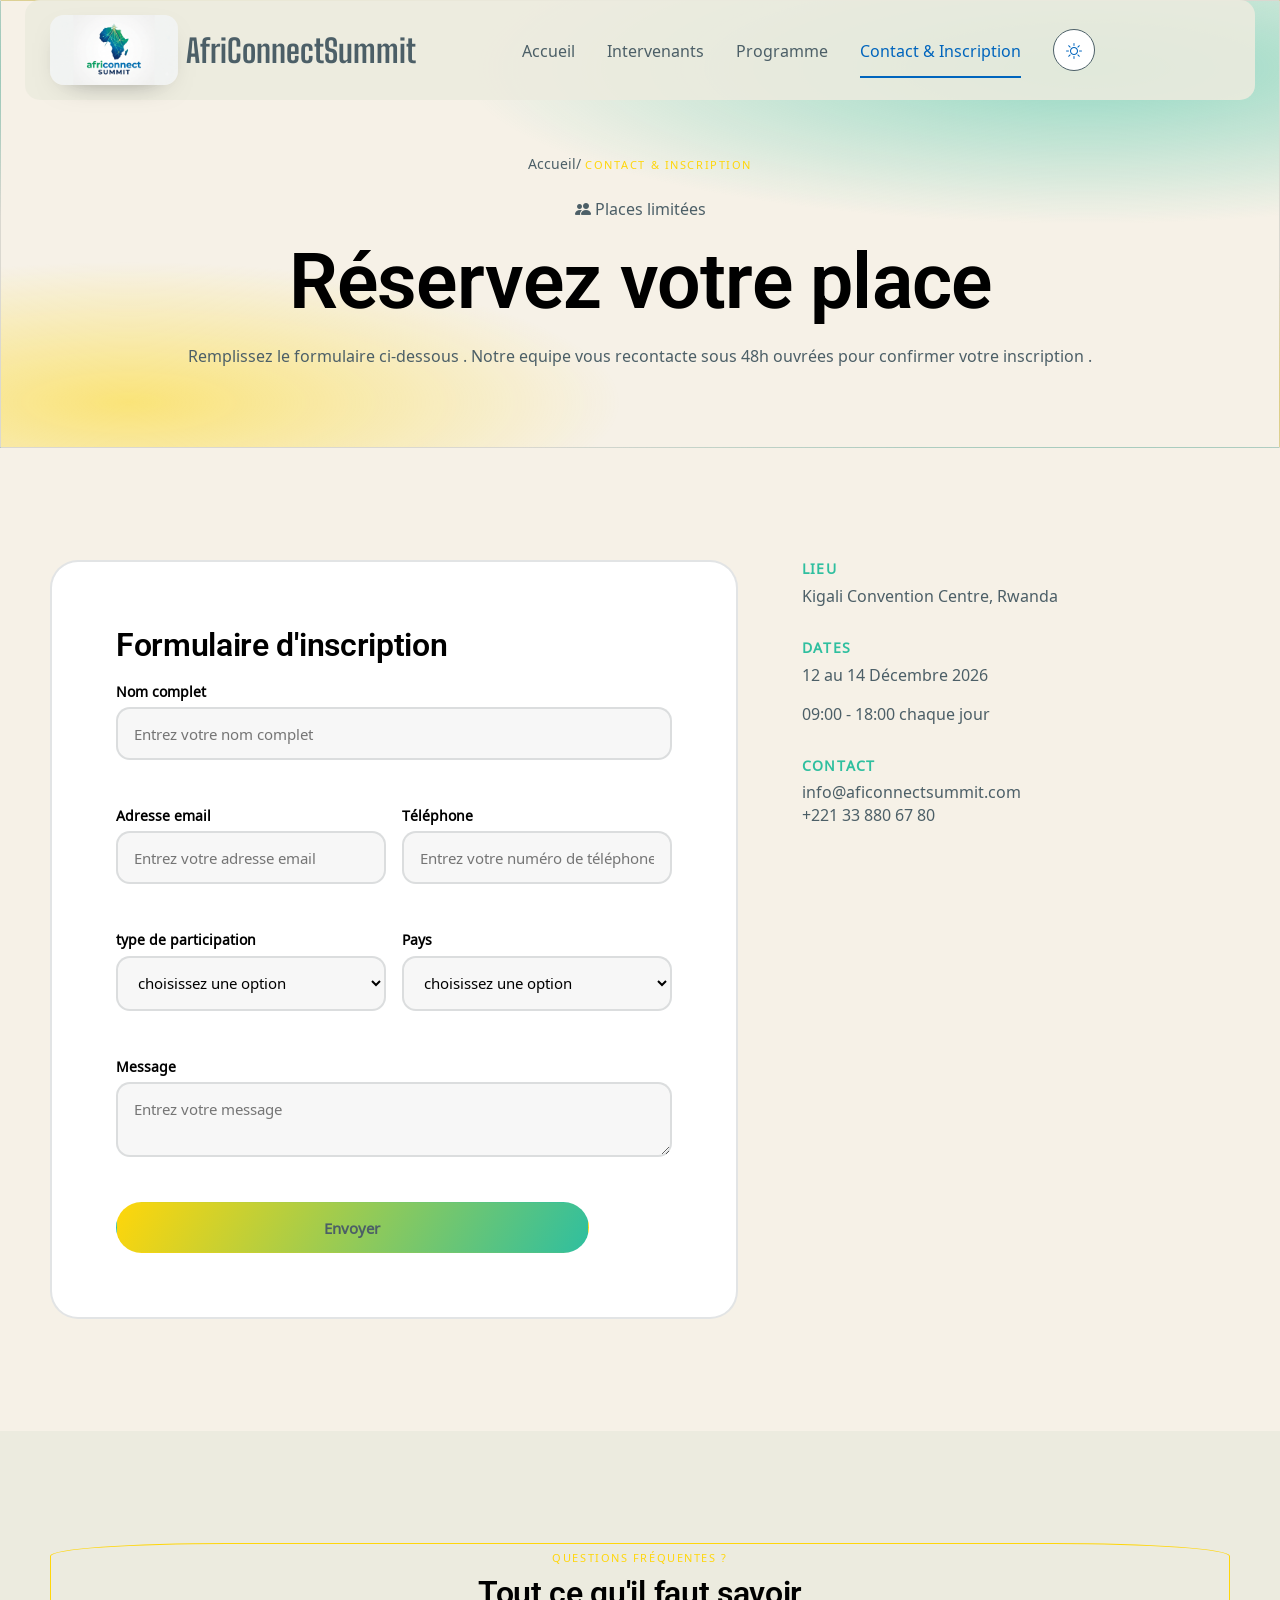
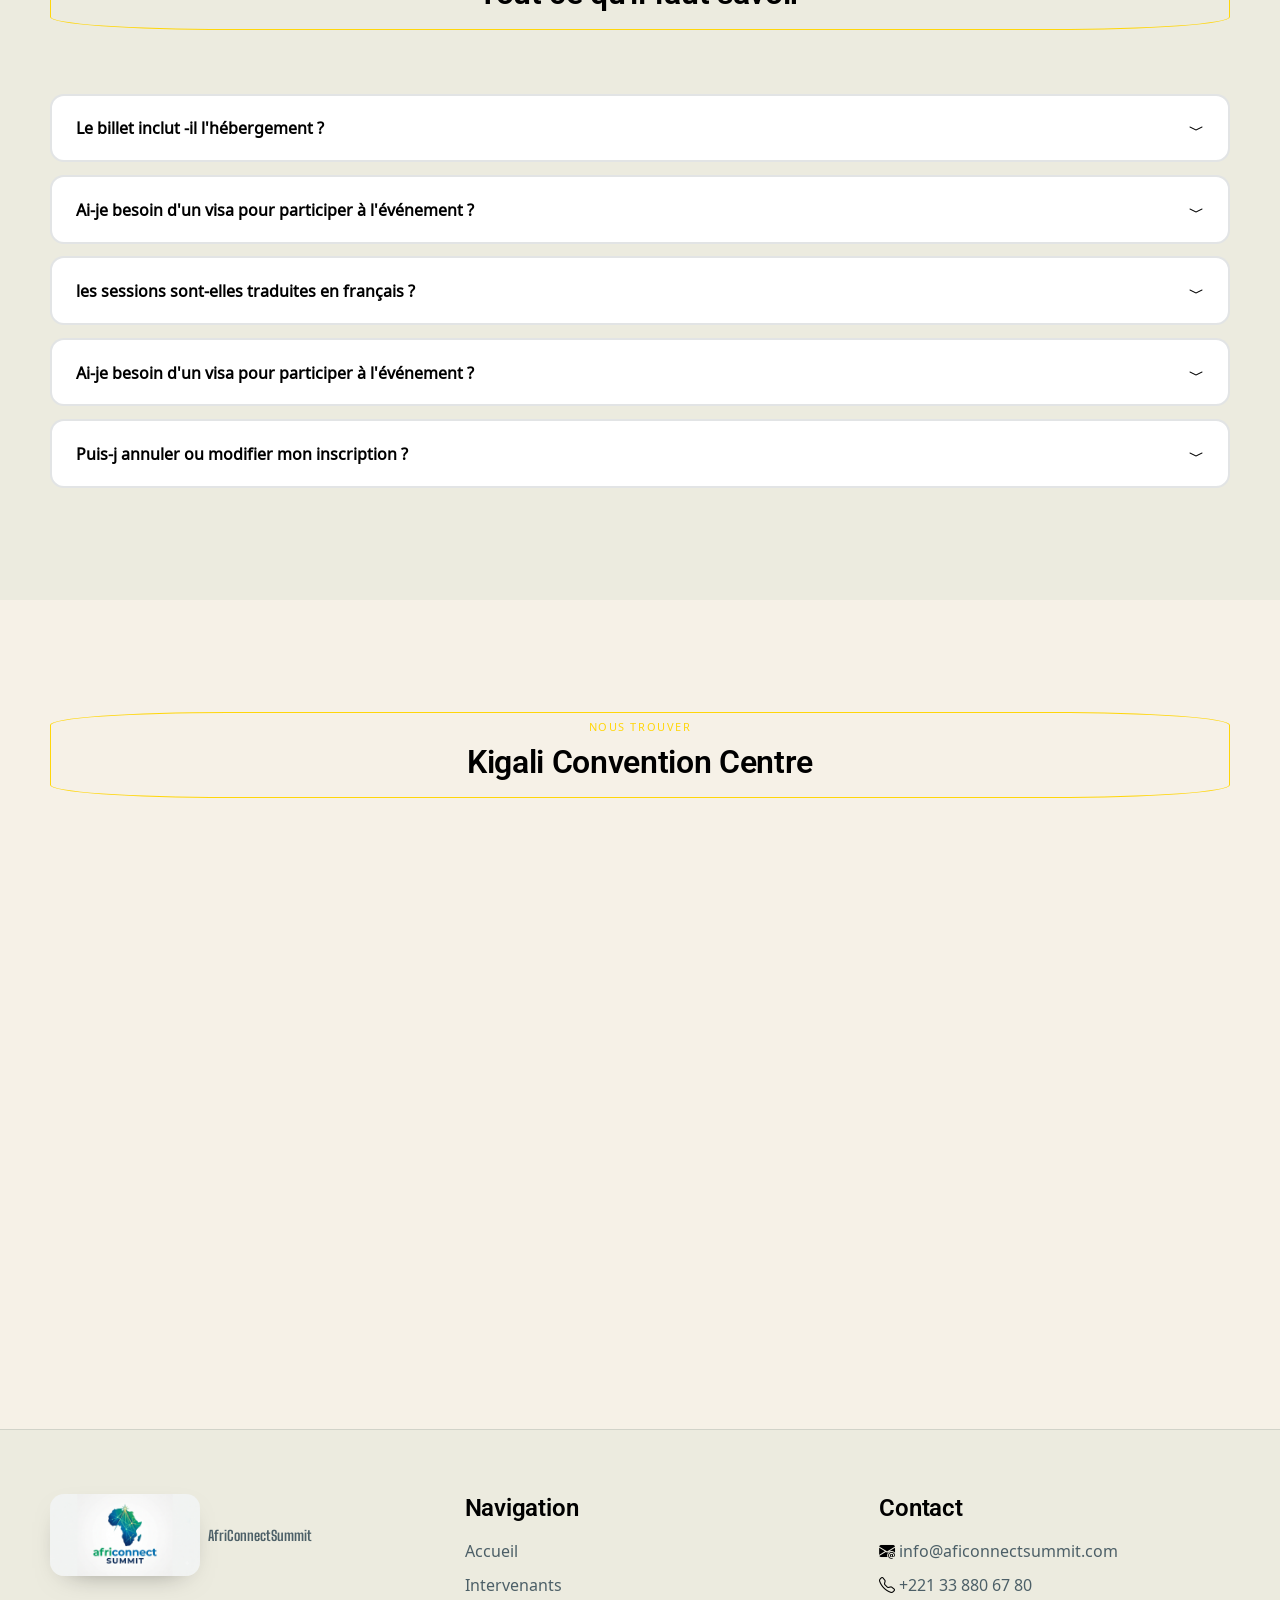
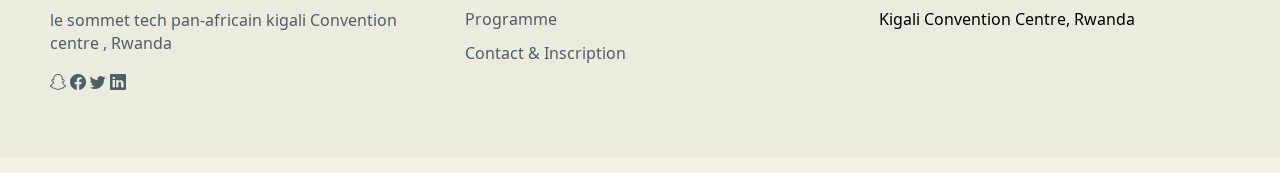
==== commit 1dd0019e: "JS : dark mode avec localStorage, navbar dynamique  ,compteurs animés  et animations des sections" ====
--- a/contact.html
+++ b/contact.html
@@ -14,12 +14,12 @@
             <div class="container">
                 <a href="#" class="logo"><img src="images/logo.png" alt="">AfriConnectSummit</a>
                 <div>
-                    <ul >
+                    <ul class="nav-link" >
                         <li><a href="index.html">Accueil</a></li>
                         <li><a href="intervenants.html">Intervenants</a></li>
                         <li><a href="programme.html">Programme</a></li>
-                        <li><a href="contact.html">Contact & Inscription</a></li>
-                    </ul>
+                        <li><a href="contact.html" class="active">Contact & Inscription</a></li>
+                    </ul >
                     <div class="nav-tools">
                         <button class="theme-toggle">
                             <i class="bi bi-sun"></i>
@@ -140,11 +140,11 @@
     <!-- FAQ EN ACCORDÉON CSS PUR -->
     <section class="faq">
         <div class="container">
-            <div class="section-head">
+            <div class="section-head reveal reveal-up">
                 <p class="eyebrow">Questions fréquentes ?</p>
                 <h2>Tout ce qu'il faut savoir</h2>
             </div>
-            <div class="faq-list">
+            <div class="faq-list reveal">
                 <div class="faq-item">
                     <input type="text" class="faq-check">
                     <label for="" class="faq-trigger"> <span> Le billet inclut -il l'hébergement ?</span> <i
@@ -209,11 +209,11 @@
     <!-- CARTE GOOGLE MAP -->
     <section>
         <div class="container">
-            <div class="section-head">
+            <div class="section-head reveal reveal">
                 <p class="eyebrow">Nous trouver</p>
                 <h2>Kigali Convention Centre</h2>
             </div>
-            <div>
+            <div reveal reveal-up>
 
                 <iframe
                     src="https://www.google.com/maps/embed?pb=!1m18!1m12!1m3!1d255201.3982834241!2d30.061885078741508!3d-1.944072675905983!2m3!1f0!2f0!3f0!3m2!1i1024!2i768!4f13.1!3m3!1m2!1s0x19dca4258ed8e797%3A0xf32b36a5411d0bc8!2sKigali%2C%20Rwanda!5e0!3m2!1sfr!2ssn!4v1783985681547!5m2!1sfr!2ssn"
@@ -256,13 +256,13 @@
                     </ul>
                 </div>
             </div>
-            <div>
-                <p> </p>
+            <div class="copyright">
+                <p id="copyright"> </p>
             </div>
         </div>
     </footer>
 
-    <button><i></i></button>
+    <button class="back-to-top" id="backtotop"><i class="bi bi-arrow-up"></i></button>
     <script src="js/main.js"></script>
 </body>
 
--- a/css/style.css
+++ b/css/style.css
@@ -15,7 +15,6 @@
   --success-color: #2fe805;
   --error-color: #e80505;
   --dark-color: #000000;
-  --background-color: #001e3e;
   --white-color: #FFFFFF;
   --info-color: #f7f7f7;
   --font-family-h1: 'Roboto', sans-serif;
@@ -38,7 +37,18 @@
   --ease: cubic-bezier(0.22, 1, 0.36, 1);
   --t: 0.2s;
   --t1: 0.4s;
-}
+
+  
+}
+[data-theme="dark"]{
+ --primary-color: #021120;
+ --dark-color:#ffff;
+  --colors: rgba(13, 4, 56, 0.867);
+  --secondary-text:#f7f7f7;
+   --info-color:  #02294a;
+    --white-color:#02294a;
+ 
+  }
 
 body {
   font-family: var(--font-family-text);
@@ -47,10 +57,8 @@
   background-color: var(--primary-color);
   margin: 0;
   padding: 0;
-  transition: background var(--t) var(--ease), color var(--t1) var(--ease);
   overflow-x: hidden;
 }
-
 h1,
 h2,
 h3,
@@ -60,9 +68,6 @@
   margin: 0 0 var(--space-sm);
   letter-spacing: -0.01em;
 }
-
-
-
 h1 {
   font-size: clamp(2.6rem, 6vw, 5rem);
   font-weight: 600;
@@ -137,7 +142,7 @@
   justify-content: space-between;
   align-items: center;
   gap: var(--space-sm);
-  background-color: var(--colors);
+  background: color-mix(in srgb, var(--colors) 88%, transparent);
   min-height: 100px;
   padding: 0 25px;
   border-radius: 15px;
@@ -172,14 +177,18 @@
   gap: var(--space-md);
   width: 60%;
 }
-
-.navbar ul {
+.navbar.scrolled{
+  background: color-mix(in srgb, var(--colors) 88%, transparent);
+  box-shadow: var(--shadow-card);
+  padding: 0.5rem 0;
+}
+.nav-link {
   display: flex;
   align-items: center;
   gap: 2rem;
 }
 
-.navbar ul a {
+.nav-link a {
   font-size: var(--font-size-text);
   font-weight: 500;
   position: relative;
@@ -187,18 +196,19 @@
   transition: color var(--t) var(--ease);
 }
 
-.navbar ul a:hover,
-.navbar ul a.active {
+.nav-link a:hover,
+.nav-link a.active {
   color: var(--bouton-color);
 }
 
-.navbar ul a.active::after {
+.nav-link a.active::after {
   content: '';
   position: absolute;
   left: 0;
-  bottom: -4px;
+  bottom: -8px;
+  width: 100%;
   height: 2px;
-  background-color: linear-gradient(90deg, var(--primary-color), var(--secondary-color));
+  background-color: var(--bouton-color);
 }
 
 .nav-tools {
@@ -238,6 +248,15 @@
   gap: 4px;
 }
 
+.theme-toggle .bi-moon{
+  display: none;
+}
+[data-theme="dark"] .theme-toggle .bi-sun{
+  display: none;
+}
+[data-theme="dark"] .theme-toggle .bi-moon{
+  display: inline-block;
+}
 .navbar-toggoler span {
   width: 18px;
   height: 2px;
@@ -737,6 +756,38 @@
 .footer-col ul li a:hover {
   color: var(--bouton-color);
 }
+.back-to-top {
+    position: fixed;
+    bottom: 1.5rem;
+    right: 1.5rem;
+    width: 42px;
+    height: 42px;
+    font-size: 1rem;
+    border-radius: 50%;
+    background: linear-gradient(120deg, var(--secondary-color), var(--tair-color));
+    cursor: pointer;
+    z-index: 1000;
+    opacity: 0;
+    visibility: hidden;
+    transition: opacity 0.3s ease, VISIBILITY .3s ease;
+}
+.back-to-top.show {
+    opacity: 1;
+    visibility: visible;
+}
+.reveal{
+  opacity: 0;
+  transition: opacity 0.8s var(--ease);
+  transform: 0.8 var(--ease);
+}
+.reveal-up{
+  transform: translateY(36px);
+}
+.reveal.is-visible{
+  opacity: 1;
+  transform: translate(0, 0) scale(1);
+}
+
 
 .page-hero {
   text-align: center;
@@ -790,17 +841,20 @@
   border-color: var(--secondary-color);
 
 }
+[data-theme="dark"] .tab-btn{
+  color: #ffff;
+}
 
 .tab-btn.active {
   background: linear-gradient(120deg, var(--secondary-color), var(--tair-color));
   border-color: transparent;
 }
 
-.tab-pannel {
+.tab-panel {
   display: none;
 }
 
-.tab-pannel.active {
+.tab-panel.active {
   display: block;
   animation: fadeUp 0.5s var(--ease) both;
 }
@@ -1003,6 +1057,11 @@
   font-size: .95rem;
   transition: border-color var(--t) var(--ease), box-shadow var(--t) var(--ease);
 }
+[data-theme="dark"] .form-group input,
+ [data-theme="dark"] .form-group select,
+ [data-theme="dark"] .form-group textarea  {
+   border: 2px solid  #2FBF9F;
+}
 
 .form-group input:focus,
 .form-group select:focus,
@@ -1054,6 +1113,7 @@
   color: var(--error-color);
   font-size: 1.3rem;
 }
+
 
 .faq-list {
   display: flex;
@@ -1193,7 +1253,7 @@
   margin: 0 auto;
   padding: 0 var(--space-sm);
 }
-  .navbar ul {
+  .nav-link{
     position: fixed;
     top: 0;
     right: 0;
@@ -1215,11 +1275,11 @@
     width: 87%;
   }
 
-  .navbar ul .open {
+  .nav-link.open {
     transform: translateX(0);
   }
 
-  .navbar ul a {
+  .nav-link a {
     font-size: 1.05rem;
   }
 
@@ -1325,7 +1385,7 @@
 @media  (max-width: 450px) {
   .container {
   width: 100%;
-  max-width: 250px;
+  max-width: 350px;
   margin: 0 auto;
   padding: 0 var(--space-sm);
 }
@@ -1352,5 +1412,12 @@
  .faq-trigger{
   font-size: 12px;
  }
+ .section-head h2{
+  font-size: 20px;
+ }
  
 }
+.copyright{
+  text-align: center;
+  padding: 4rem 0rem 0rem 0rem;
+}
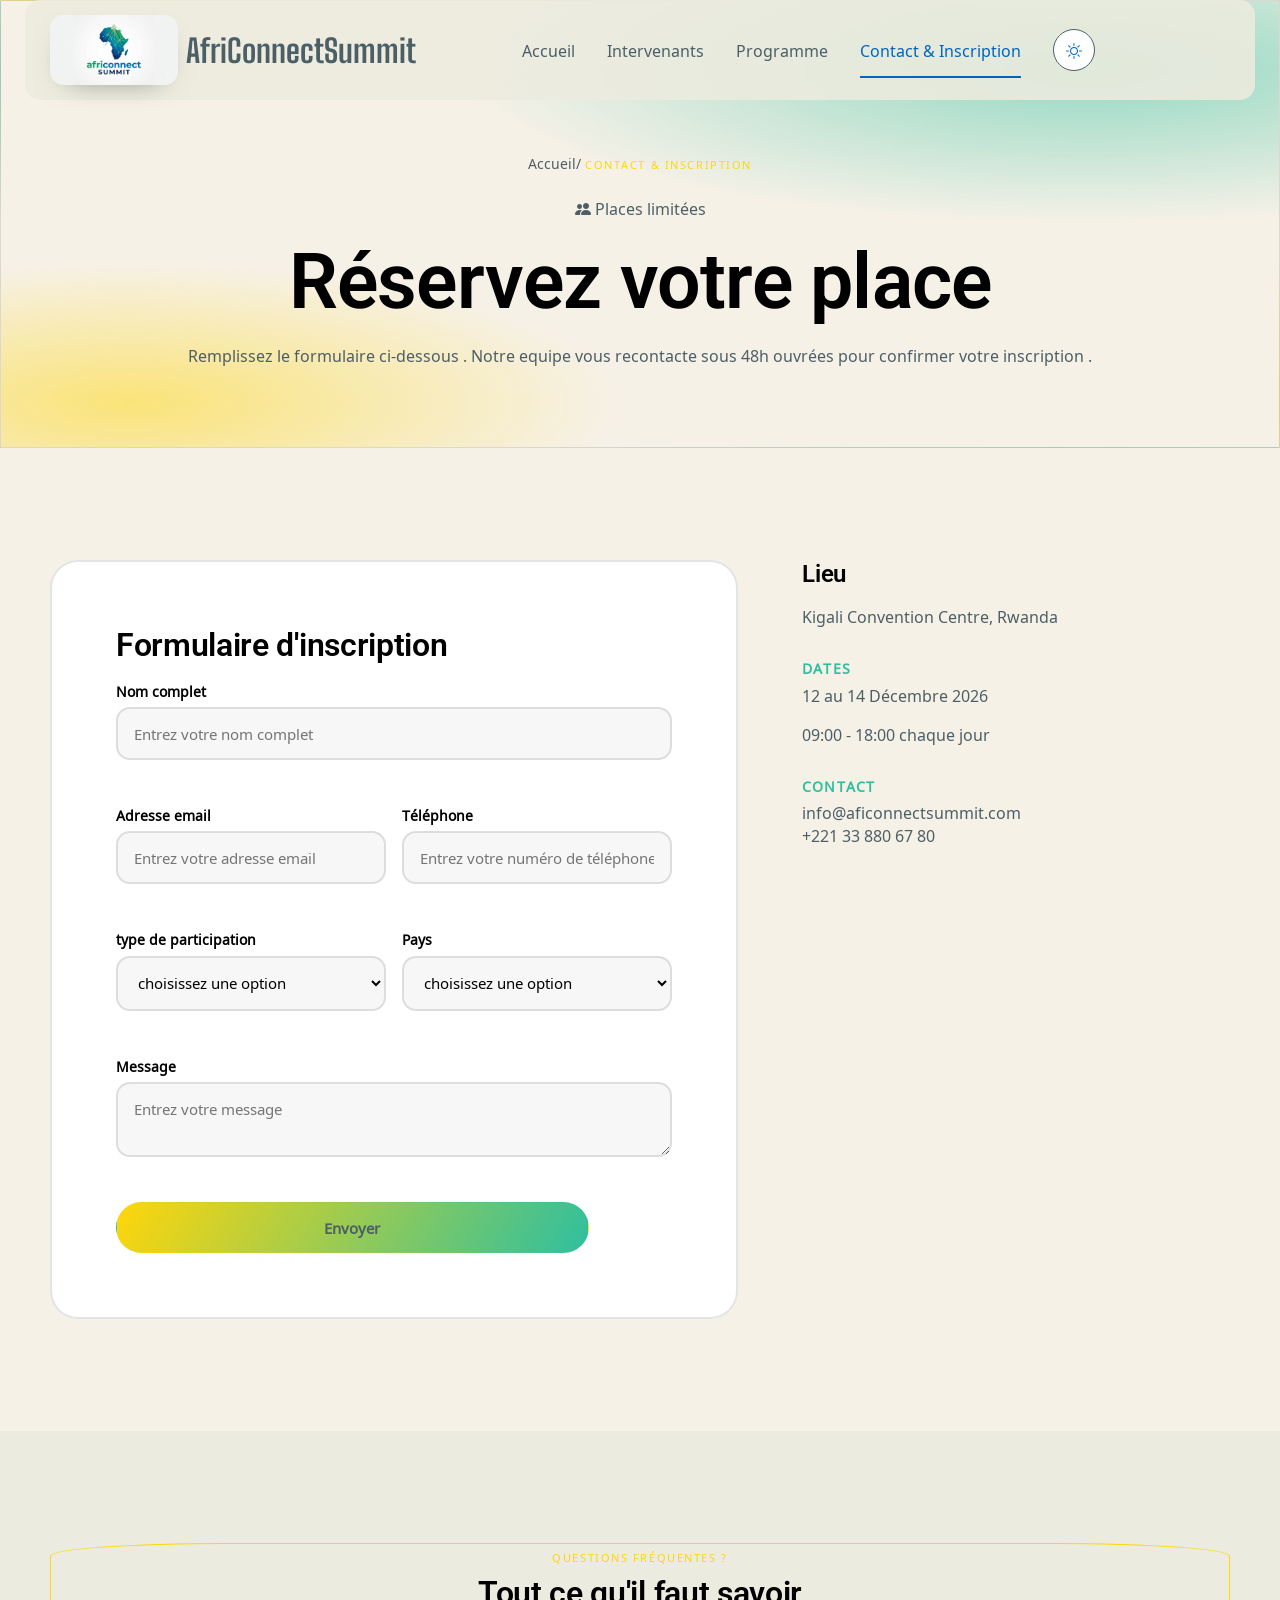
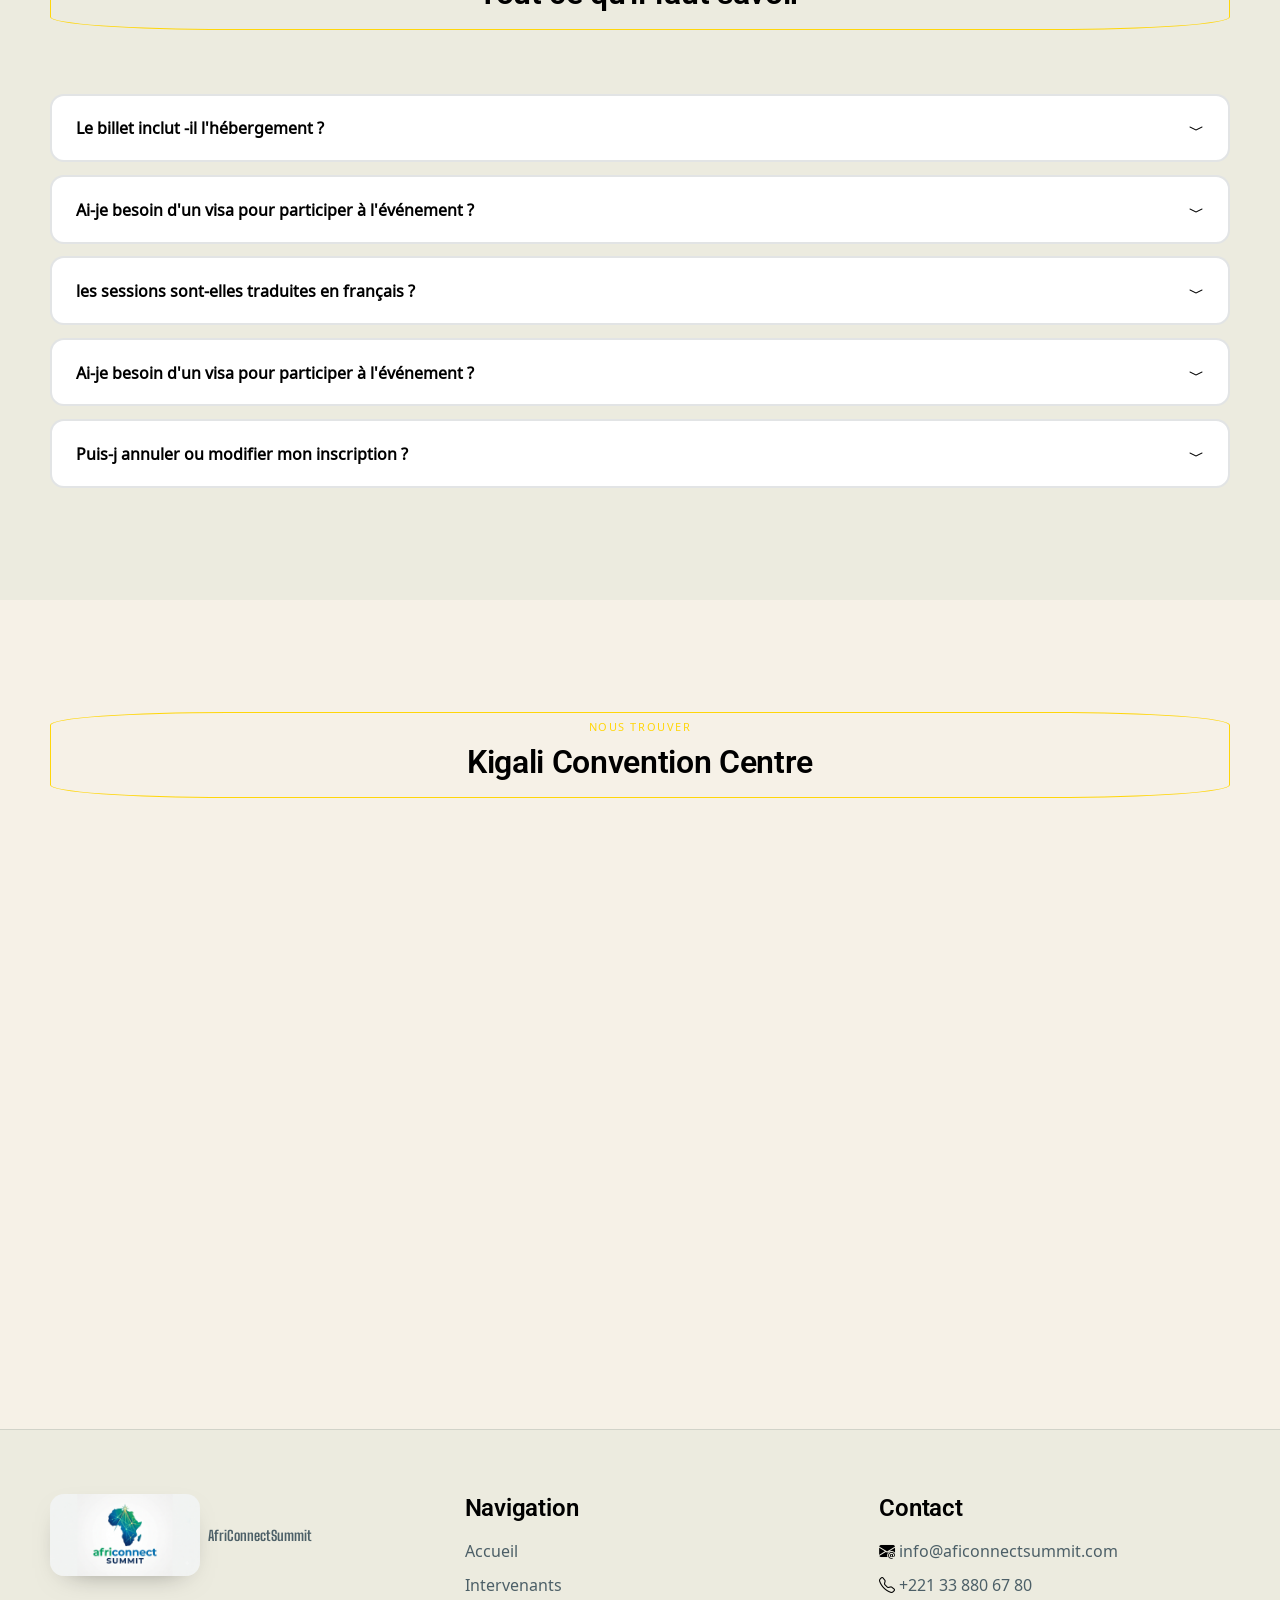
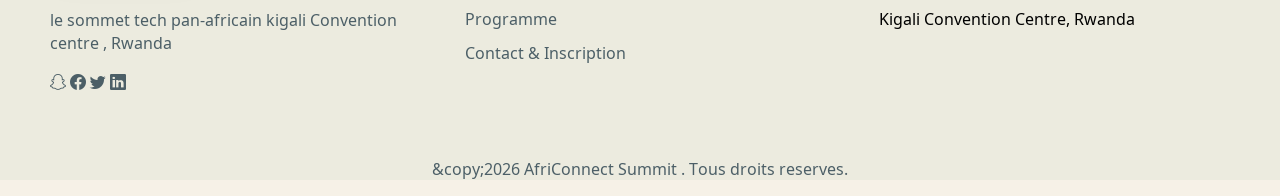
==== commit ab898223: "js:  copyright , Finalisation : corrections responsive, optimisation du code et commentaires" ====
--- a/contact.html
+++ b/contact.html
@@ -9,10 +9,12 @@
 </head>
 
 <body>
+    <!-- navbars -->
     <header class="">
         <nav class="navbar">
             <div class="container">
                 <a href="#" class="logo"><img src="images/logo.png" alt="">AfriConnectSummit</a>
+                <!-- lien -->
                 <div>
                     <ul class="nav-link" >
                         <li><a href="index.html">Accueil</a></li>
@@ -20,6 +22,7 @@
                         <li><a href="programme.html">Programme</a></li>
                         <li><a href="contact.html" class="active">Contact & Inscription</a></li>
                     </ul >
+                    <!-- bouton -->
                     <div class="nav-tools">
                         <button class="theme-toggle">
                             <i class="bi bi-sun"></i>
@@ -52,7 +55,8 @@
                     <i class="bi bi-check-circle-fill"></i>
                     <span>Merci ! Votre inscription a bien été envoyée. Un e-mail de confirmation va suivre.</span>
                 </div>
-                <form action="">
+                <form  id="registration-form">
+                    <!-- champ de nom -->
                     <div class="form-row">
                         <div class="form-group full">
                             <label for="nom">Nom complet</label>
@@ -60,24 +64,26 @@
                             <span class="field-error"></span>
                         </div>
                     </div>
+                    <!-- champ d email -->
                     <div class="form-row">
                         <div class="form-group">
                             <label for="email">Adresse email</label>
                             <input type="email" name="email" id="email" placeholder="Entrez votre adresse email">
                             <span class="field-error"></span>
                         </div>
-
+                     <!-- telephone -->
                         <div class="form-group">
                             <label for="telephone">Téléphone</label>
-                            <input type="tel" name="telephone" id="telephone"
+                            <input type="tel" name="phone" id="telephone"
                                 placeholder="Entrez votre numéro de téléphone">
                             <span class="field-error"></span>
                         </div>
                     </div>
+                    <!-- participation -->
                     <div class="form-row">
                         <div class="form-group">
                             <label for="pays">type de participation </label>
-                            <select name="" id="">
+                            <select name="participation" >
                                 <option value="">choisissez une option</option>
                                 <option value="visiteur">visiteur</option>
                                 <option value="exposant">exposant</option>
@@ -87,6 +93,7 @@
                             </select>
                             <span class="field-error"></span>
                         </div>
+                        <!-- pays -->
                         <div class="form-group">
                             <label for="pays">Pays</label>
                             <select name="pays" id="pays">
@@ -106,6 +113,7 @@
                             <span class="field-error"></span>
                         </div>
                     </div>
+                    <!-- massaga -->
                     <div class="form-row">
                         <div class="form-group">
                             <label for="message">Message</label>
@@ -120,7 +128,7 @@
             <!-- NOS CONTACTS -->
             <div class="contact-info">
                 <div class="info-block">
-                    <h4>Lieu</h4>
+                    <h3>Lieu</h3>
                     <p>Kigali Convention Centre, Rwanda</p>
                 </div>
                 <div class="info-block">
@@ -130,11 +138,10 @@
                 </div>
                 <div class="info-block">
                     <h4>Contact</h4>
-                    <p><a href="mailto:info@aficonnectsummit.com">info@aficonnectsummit.com</a> <br> <a
-                            href="tel:+221 33 880 67 80">+221 33 880 67 80</a></p>
-                </div>
-            </div>
-        </div>
+                    <p><a href="">info@aficonnectsummit.com</a> <br> <a
+                            href="">+221 33 880 67 80</a></p>
+                </div>
+            </div>
         </div>
     </section>
     <!-- FAQ EN ACCORDÉON CSS PUR -->
@@ -144,10 +151,11 @@
                 <p class="eyebrow">Questions fréquentes ?</p>
                 <h2>Tout ce qu'il faut savoir</h2>
             </div>
+            <!-- question 1 -->
             <div class="faq-list reveal">
                 <div class="faq-item">
-                    <input type="text" class="faq-check">
-                    <label for="" class="faq-trigger"> <span> Le billet inclut -il l'hébergement ?</span> <i
+                    <input type="checkbox" class="faq-check" id="feq1">
+                    <label for="feq1" class="faq-trigger"> <span> Le billet inclut -il l'hébergement ?</span> <i
                             class="bi bi-chevron-compact-down chev"></i></label>
                     <div class="faq-body-wrap">
                         <div class="faq-body">
@@ -157,9 +165,10 @@
                         </div>
                     </div>
                 </div>
-                <div class="faq-item">
-                    <input type="text" class="faq-check">
-                    <label for="" class="faq-trigger"> <span> Ai-je besoin d'un visa pour participer à l'événement ?</span> <i
+                <!-- question 2 -->
+                <div class="faq-item">
+                    <input type="checkbox" class="faq-check" id="feq2">
+                    <label for="feq2" class="faq-trigger"> <span> Ai-je besoin d'un visa pour participer à l'événement ?</span> <i
                             class="bi bi-chevron-compact-down chev"></i></label>
                     <div class="faq-body-wrap">
                         <div class="faq-body">
@@ -168,9 +177,10 @@
                         </div>
                     </div>
                 </div>
-                <div class="faq-item">
-                    <input type="text" class="faq-check">
-                    <label for="" class="faq-trigger">les sessions sont-elles traduites en français ? <i
+                <!-- question 3 -->
+                <div class="faq-item">
+                    <input type="checkbox" class="faq-check" id="feq3">
+                    <label for="feq3" class="faq-trigger">les sessions sont-elles traduites en français ? <i
                             class="bi bi-chevron-compact-down chev"></i></label>
                     <div class="faq-body-wrap">
                         <div class="faq-body">
@@ -179,9 +189,10 @@
                         </div>
                     </div>
                 </div>
-                <div class="faq-item">
-                    <input type="text" class="faq-check">
-                    <label for="" class="faq-trigger"> <span> Ai-je besoin d'un visa pour participer à l'événement ?</span> <i
+                <!-- question 4 -->
+                <div class="faq-item">
+                    <input type="checkbox" class="faq-check" id="feq4">
+                    <label for="feq4" class="faq-trigger"> <span> Ai-je besoin d'un visa pour participer à l'événement ?</span> <i
                             class="bi bi-chevron-compact-down chev"></i></label>
                     <div class="faq-body-wrap">
                         <div class="faq-body">
@@ -190,9 +201,10 @@
                         </div>
                     </div>
                 </div>
-                <div class="faq-item">
-                    <input type="text" class="faq-check">
-                    <label for="" class="faq-trigger"> <span> Puis-j annuler ou modifier mon inscription ?</span> <i
+                <!-- question 5 -->
+                <div class="faq-item">
+                    <input type="checkbox" class="faq-check" id="feq5">
+                    <label for="feq5" class="faq-trigger"> <span> Puis-j annuler ou modifier mon inscription ?</span> <i
                             class="bi bi-chevron-compact-down chev"></i></label>
                     <div class="faq-body-wrap">
                         <div class="faq-body">
@@ -213,7 +225,7 @@
                 <p class="eyebrow">Nous trouver</p>
                 <h2>Kigali Convention Centre</h2>
             </div>
-            <div reveal reveal-up>
+            <div class="reveal reveal-up" >
 
                 <iframe
                     src="https://www.google.com/maps/embed?pb=!1m18!1m12!1m3!1d255201.3982834241!2d30.061885078741508!3d-1.944072675905983!2m3!1f0!2f0!3f0!3m2!1i1024!2i768!4f13.1!3m3!1m2!1s0x19dca4258ed8e797%3A0xf32b36a5411d0bc8!2sKigali%2C%20Rwanda!5e0!3m2!1sfr!2ssn!4v1783985681547!5m2!1sfr!2ssn"
@@ -222,12 +234,14 @@
             </div>
         </div>
     </section>
+    <!-- FOOTER -->
     <footer class="site-footer">
         <div class="container">
             <div class="footer-cols">
                 <div class="footer-col">
                     <a href="#" class="logo"><img src="images/logo.png" alt="">AfriConnectSummit</a>
                     <p class="footer-tagline">le sommet tech pan-africain kigali Convention centre , Rwanda</p>
+                    <!-- ICON -->
                     <div class="footer-social">
                         <a href="#"><i class="bi bi-snapchat"></i></a>
                         <a href="#"><i class="bi bi-facebook"></i></a>
@@ -235,6 +249,7 @@
                         <a href="#"><i class="bi bi-linkedin"></i></a>
                     </div>
                 </div>
+                <!-- NAVIGATION -->
                 <div class="footer-col">
                     <h3>Navigation</h3>
                     <ul>
@@ -250,7 +265,7 @@
                         <li><i class="bi bi-envelope-at-fill"></i> <a
                                 href="mailto:info@aficonnectsummit.com">info@aficonnectsummit.com</a></li>
                         <li><i class="bi bi-telephone"></i>
-                            <a href="tel:+221 33 880 67 80">+221 33 880 67 80</a>
+                            <a href="">+221 33 880 67 80</a>
                         </li>
                         <li>Kigali Convention Centre, Rwanda</li>
                     </ul>
--- a/css/style.css
+++ b/css/style.css
@@ -38,18 +38,19 @@
   --t: 0.2s;
   --t1: 0.4s;
 
-  
-}
-[data-theme="dark"]{
- --primary-color: #021120;
- --dark-color:#ffff;
+
+}
+/* variation de dark mode  */
+[data-theme="dark"] {
+  --primary-color: #021120;
+  --dark-color: #ffff;
   --colors: rgba(13, 4, 56, 0.867);
-  --secondary-text:#f7f7f7;
-   --info-color:  #02294a;
-    --white-color:#02294a;
- 
-  }
-
+  --secondary-text: #f7f7f7;
+  --info-color: #02294a;
+  --white-color: #02294a;
+
+}
+/* body */
 body {
   font-family: var(--font-family-text);
   font-size: var(--font-size-text);
@@ -59,6 +60,7 @@
   padding: 0;
   overflow-x: hidden;
 }
+
 h1,
 h2,
 h3,
@@ -68,6 +70,7 @@
   margin: 0 0 var(--space-sm);
   letter-spacing: -0.01em;
 }
+
 h1 {
   font-size: clamp(2.6rem, 6vw, 5rem);
   font-weight: 600;
@@ -114,7 +117,7 @@
   padding: var(--space-xs) var(--space-sm);
   cursor: pointer;
 }
-
+/* container pour les section */
 .container {
   width: 100%;
   max-width: var(--container-width);
@@ -126,7 +129,7 @@
   padding: var(--space-xl) 0;
   position: relative;
 }
-
+/* navbar */
 .navbar {
   position: fixed;
   top: 0;
@@ -177,11 +180,13 @@
   gap: var(--space-md);
   width: 60%;
 }
-.navbar.scrolled{
+
+.navbar.scrolled {
   background: color-mix(in srgb, var(--colors) 88%, transparent);
   box-shadow: var(--shadow-card);
   padding: 0.5rem 0;
 }
+
 .nav-link {
   display: flex;
   align-items: center;
@@ -248,15 +253,18 @@
   gap: 4px;
 }
 
-.theme-toggle .bi-moon{
+.theme-toggle .bi-moon {
   display: none;
 }
-[data-theme="dark"] .theme-toggle .bi-sun{
+
+[data-theme="dark"] .theme-toggle .bi-sun {
   display: none;
 }
-[data-theme="dark"] .theme-toggle .bi-moon{
+
+[data-theme="dark"] .theme-toggle .bi-moon {
   display: inline-block;
 }
+
 .navbar-toggoler span {
   width: 18px;
   height: 2px;
@@ -275,7 +283,7 @@
 .navbar-toggoler.open span:nth-child(3) {
   transform: translateY(-6px) rotate(-45deg);
 }
-
+/* hero */
 
 .hero {
   min-height: 100vh;
@@ -350,6 +358,7 @@
   gap: 2rem;
   flex-wrap: wrap;
 }
+/* bouton */
 
 .btn {
   display: inline-flex;
@@ -409,6 +418,7 @@
     transform: translateY(0);
   }
 }
+/*  ticket*/
 
 .ticket {
   background: var(--white-color);
@@ -509,7 +519,7 @@
 .ticket-bottom {
   padding: 0 1.8rem 1.8rem;
 }
-
+/* chiffres cles */
 .stats-grid {
   display: grid;
   grid-template-columns: repeat(4, 1fr);
@@ -545,6 +555,7 @@
   margin-top: .3rem;
 }
 
+/* pourquoi participer */
 #pourquoi {
   background: radial-gradient(ellipse 70% 50% at 85% 15%, color-mix(in srgb, var(--tair-color) 50%, transparent), transparent 70%),
     radial-gradient(ellipse 55% 45% at 20% 90%, color-mix(in srgb, var(--secondary-color) 8%, transparent), transparent 70%),
@@ -591,6 +602,7 @@
   margin-top: var(--space-sm);
 
 }
+/* intervenants */
 
 #inter {
   background: var(--colors);
@@ -664,6 +676,7 @@
   text-align: center;
   margin-top: var(--space-lg);
 }
+/* sponsors */
 
 .sponsors-tier {
   margin-bottom: var(--space-md);
@@ -701,6 +714,7 @@
   transform: translateY(-5px);
 }
 
+/* footer */
 .site-footer {
   background: var(--colors);
   border-top: 1px solid rgba(20, 35, 43, 0.12);
@@ -756,45 +770,51 @@
 .footer-col ul li a:hover {
   color: var(--bouton-color);
 }
+/* bouton de retour */
 .back-to-top {
-    position: fixed;
-    bottom: 1.5rem;
-    right: 1.5rem;
-    width: 42px;
-    height: 42px;
-    font-size: 1rem;
-    border-radius: 50%;
-    background: linear-gradient(120deg, var(--secondary-color), var(--tair-color));
-    cursor: pointer;
-    z-index: 1000;
-    opacity: 0;
-    visibility: hidden;
-    transition: opacity 0.3s ease, VISIBILITY .3s ease;
-}
+  position: fixed;
+  bottom: 1.5rem;
+  right: 1.5rem;
+  width: 42px;
+  height: 42px;
+  font-size: 1rem;
+  border-radius: 50%;
+  background: linear-gradient(120deg, var(--secondary-color), var(--tair-color));
+  cursor: pointer;
+  z-index: 1000;
+  opacity: 0;
+  visibility: hidden;
+  transition: opacity 0.3s ease, VISIBILITY .3s ease;
+}
+
 .back-to-top.show {
-    opacity: 1;
-    visibility: visible;
-}
-.reveal{
+  opacity: 1;
+  visibility: visible;
+}
+/* animation en javascript */
+.reveal {
   opacity: 0;
   transition: opacity 0.8s var(--ease);
   transform: 0.8 var(--ease);
 }
-.reveal-up{
+
+.reveal-up {
   transform: translateY(36px);
 }
-.reveal.is-visible{
+
+.reveal.is-visible {
   opacity: 1;
   transform: translate(0, 0) scale(1);
 }
-
+/* page  hero  */
 
 .page-hero {
   text-align: center;
   padding: 9.5rem 0 4rem;
+  /* arriere plan en radial gradient  */
   background: radial-gradient(ellipse 55% 45% at 10% 90%, color-mix(in srgb, var(--secondary-color) 50%, transparent), transparent 70%),
     radial-gradient(ellipse 70% 50% at 85% 15%, color-mix(in srgb, var(--tair-color) 50%, transparent), transparent 70%),
-    var(--primary-color);
+    var(--primary-color);      
   border: 1px solid rgba(20, 35, 43, 0.12);
 
 }
@@ -817,7 +837,7 @@
 .ban .sap {
   opacity: 0.5;
 }
-
+/* programme */
 .tabs {
   display: flex;
   gap: 0.8rem;
@@ -841,7 +861,8 @@
   border-color: var(--secondary-color);
 
 }
-[data-theme="dark"] .tab-btn{
+
+[data-theme="dark"] .tab-btn {
   color: #ffff;
 }
 
@@ -971,11 +992,12 @@
 
 }
 
-.filter-btn.action {
+.filter-btn.active {
   background: var(--tair-color);
   border-color: var(--dark-color);
   color: var(--dark-color);
 }
+
 
 .inter-tag {
   display: inline-block;
@@ -987,6 +1009,10 @@
   border: 2px solid rgba(20, 35, 43, 0.12);
 }
 
+.inter-card.hidden-card {
+  display: none;
+}
+/* contact */
 .contact-layout {
   display: flex;
   gap: var(--space-lg);
@@ -1057,10 +1083,11 @@
   font-size: .95rem;
   transition: border-color var(--t) var(--ease), box-shadow var(--t) var(--ease);
 }
+
 [data-theme="dark"] .form-group input,
- [data-theme="dark"] .form-group select,
- [data-theme="dark"] .form-group textarea  {
-   border: 2px solid  #2FBF9F;
+[data-theme="dark"] .form-group select,
+[data-theme="dark"] .form-group textarea {
+  border: 2px solid var(--colors);
 }
 
 .form-group input:focus,
@@ -1110,11 +1137,11 @@
 }
 
 .form-success i {
-  color: var(--error-color);
+  color: var(--success-color);
   font-size: 1.3rem;
 }
 
-
+/* question  */
 .faq-list {
   display: flex;
   flex-direction: column;
@@ -1186,7 +1213,7 @@
   margin: 0;
   color: var(--tair-color);
 }
-
+/* Affiche un contour visible autour du bouton  */
 .faq-check:focus-visible~.faq-trigger {
   outline: 2px solid var(--bouton-color);
   outline-offset: -2px;
@@ -1195,18 +1222,19 @@
 
 /* madia queries */
 @media (max-width : 1200px) {
-   .container {
-  width: 100%;
-  max-width: 900px;
-  margin: 0 auto;
-  padding: 0 var(--space-sm);
-}
-
-   .nav-tools{
-position: absolute;
-right: 20px;
-top: 15px;
-  }
+  .container {
+    width: 100%;
+    max-width: 900px;
+    margin: 0 auto;
+    padding: 0 var(--space-sm);
+  }
+
+  .nav-tools {
+    position: absolute;
+    right: 20px;
+    top: 15px;
+  }
+
   .hero .container {
     grid-template-columns: 1fr;
   }
@@ -1245,15 +1273,17 @@
     width: 100%;
   }
 }
+/* tablette 900 */
 
 @media (max-width : 900px) {
   .container {
-  width: 100%;
-  max-width: 600px;
-  margin: 0 auto;
-  padding: 0 var(--space-sm);
-}
-  .nav-link{
+    width: 100%;
+    max-width: 600px;
+    margin: 0 auto;
+    padding: 0 var(--space-sm);
+  }
+
+  .nav-link {
     position: fixed;
     top: 0;
     right: 0;
@@ -1271,7 +1301,8 @@
     box-shadow: var(--shadow-soft);
     z-index: 60;
   }
-  .inter-cta{
+
+  .inter-cta {
     width: 87%;
   }
 
@@ -1288,28 +1319,31 @@
     margin-left: auto;
 
   }
-  
-}
-
+
+}
+/* mobile 600 */
 @media (max-width : 600px) {
   .container {
-  width: 100%;
-  max-width: 450px;
-  margin: 0 auto;
-  padding: 0 var(--space-sm);
-}
+    width: 100%;
+    max-width: 450px;
+    margin: 0 auto;
+    padding: 0 var(--space-sm);
+  }
+
   section {
     padding: var(--space-lg) 0;
   }
-  .navbar .logo{
+
+  .navbar .logo {
     font-size: var(--font-size-text);
   }
 
-  .nav-tools{
-position: absolute;
-right: 20px;
-top: 15px;
-  }
+  .nav-tools {
+    position: absolute;
+    right: 20px;
+    top: 15px;
+  }
+
   .hero {
     padding-top: 6.5rem;
   }
@@ -1320,7 +1354,7 @@
 
   .stats-grid {
     grid-template-columns: repeat(2, 1fr);
-     margin: 20px 40px;
+    margin: 20px 40px;
   }
 
   .inter-grid,
@@ -1366,58 +1400,76 @@
   .hero-cta .btn {
     width: 100%;
   }
-  .btn-block{
+
+  .btn-block {
     width: 85%;
   }
-.inter-cta{
-  width: 70%;
-}
- .stats-grid , .inter-grid , .inter-grid-full, .themes-grid , .pourquoi1{
-  margin: 25px;
- }
- .contact-form{
-  padding: var(--space-md);
- }
- 
- 
-}
-
-@media  (max-width: 450px) {
+
+  .inter-cta {
+    width: 70%;
+  }
+
+  .stats-grid,
+  .inter-grid,
+  .inter-grid-full,
+  .themes-grid,
+  .pourquoi1 {
+    margin: 25px;
+  }
+
+  .contact-form {
+    padding: var(--space-md);
+  }
+
+
+}
+
+@media (max-width: 450px) {
   .container {
-  width: 100%;
-  max-width: 350px;
-  margin: 0 auto;
-  padding: 0 var(--space-sm);
-}
+    width: 100%;
+    max-width: 350px;
+    margin: 0 auto;
+    padding: 0 var(--space-sm);
+  }
+
   .inter-grid,
-  .inter-grid-full,.themes-grid {
+  .inter-grid-full,
+  .themes-grid {
     grid-template-columns: 1fr;
   }
-  .btn-block{
+
+  .btn-block {
     width: 80%;
   }
- .inter-cta{
-  width: 70%;
-}
-.navbar .logo{
+
+  .inter-cta {
+    width: 70%;
+  }
+
+  .navbar .logo {
     font-size: 12px;
   }
-.navbar .logo img{
-    width: 50px ;
-     height: 50px;
-  }
-  .contact-form{
-  padding: 1rem;
- }
- .faq-trigger{
-  font-size: 12px;
- }
- .section-head h2{
-  font-size: 20px;
- }
- 
-}
-.copyright{
+
+  .navbar .logo img {
+    width: 50px;
+    height: 50px;
+  }
+
+  .contact-form {
+    padding: 1rem;
+  }
+
+  .faq-trigger {
+    font-size: 12px;
+  }
+
+  .section-head h2 {
+    font-size: 20px;
+  }
+
+}
+
+.copyright {
   text-align: center;
   padding: 4rem 0rem 0rem 0rem;
 }
